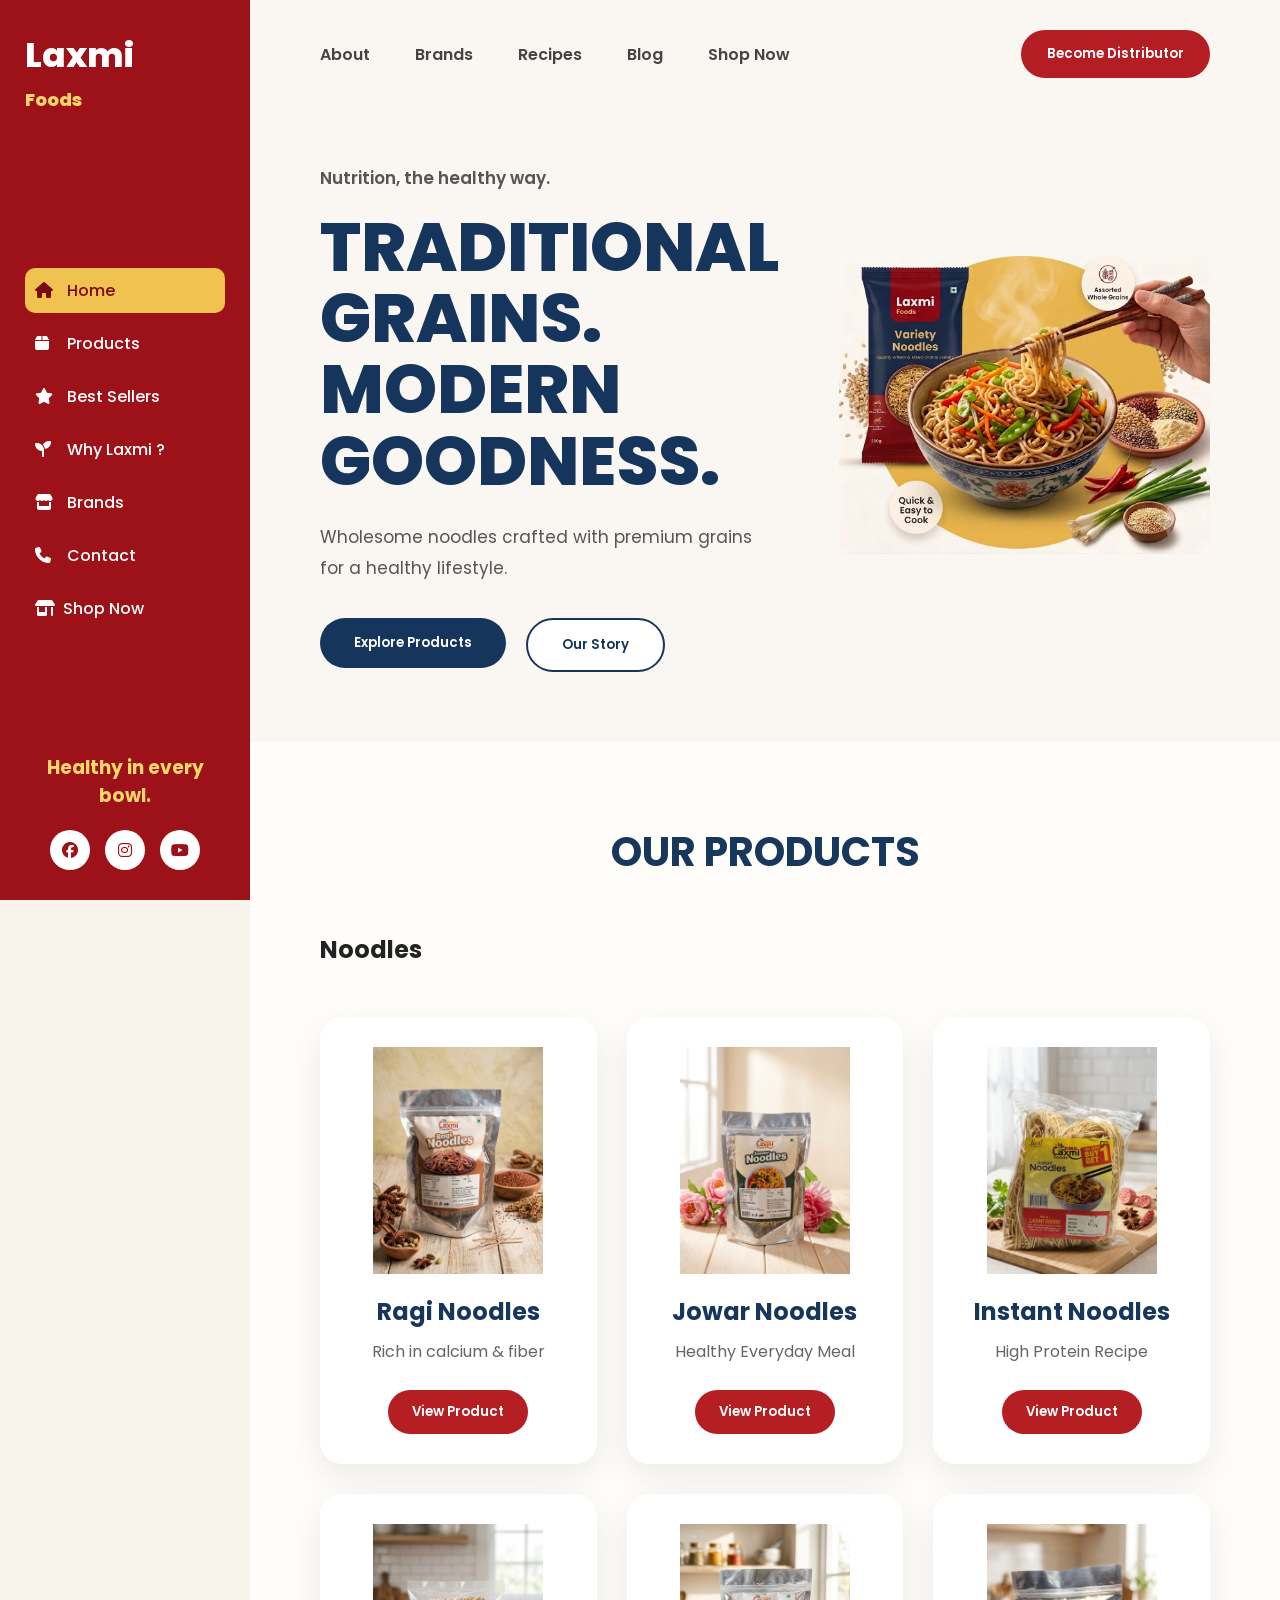
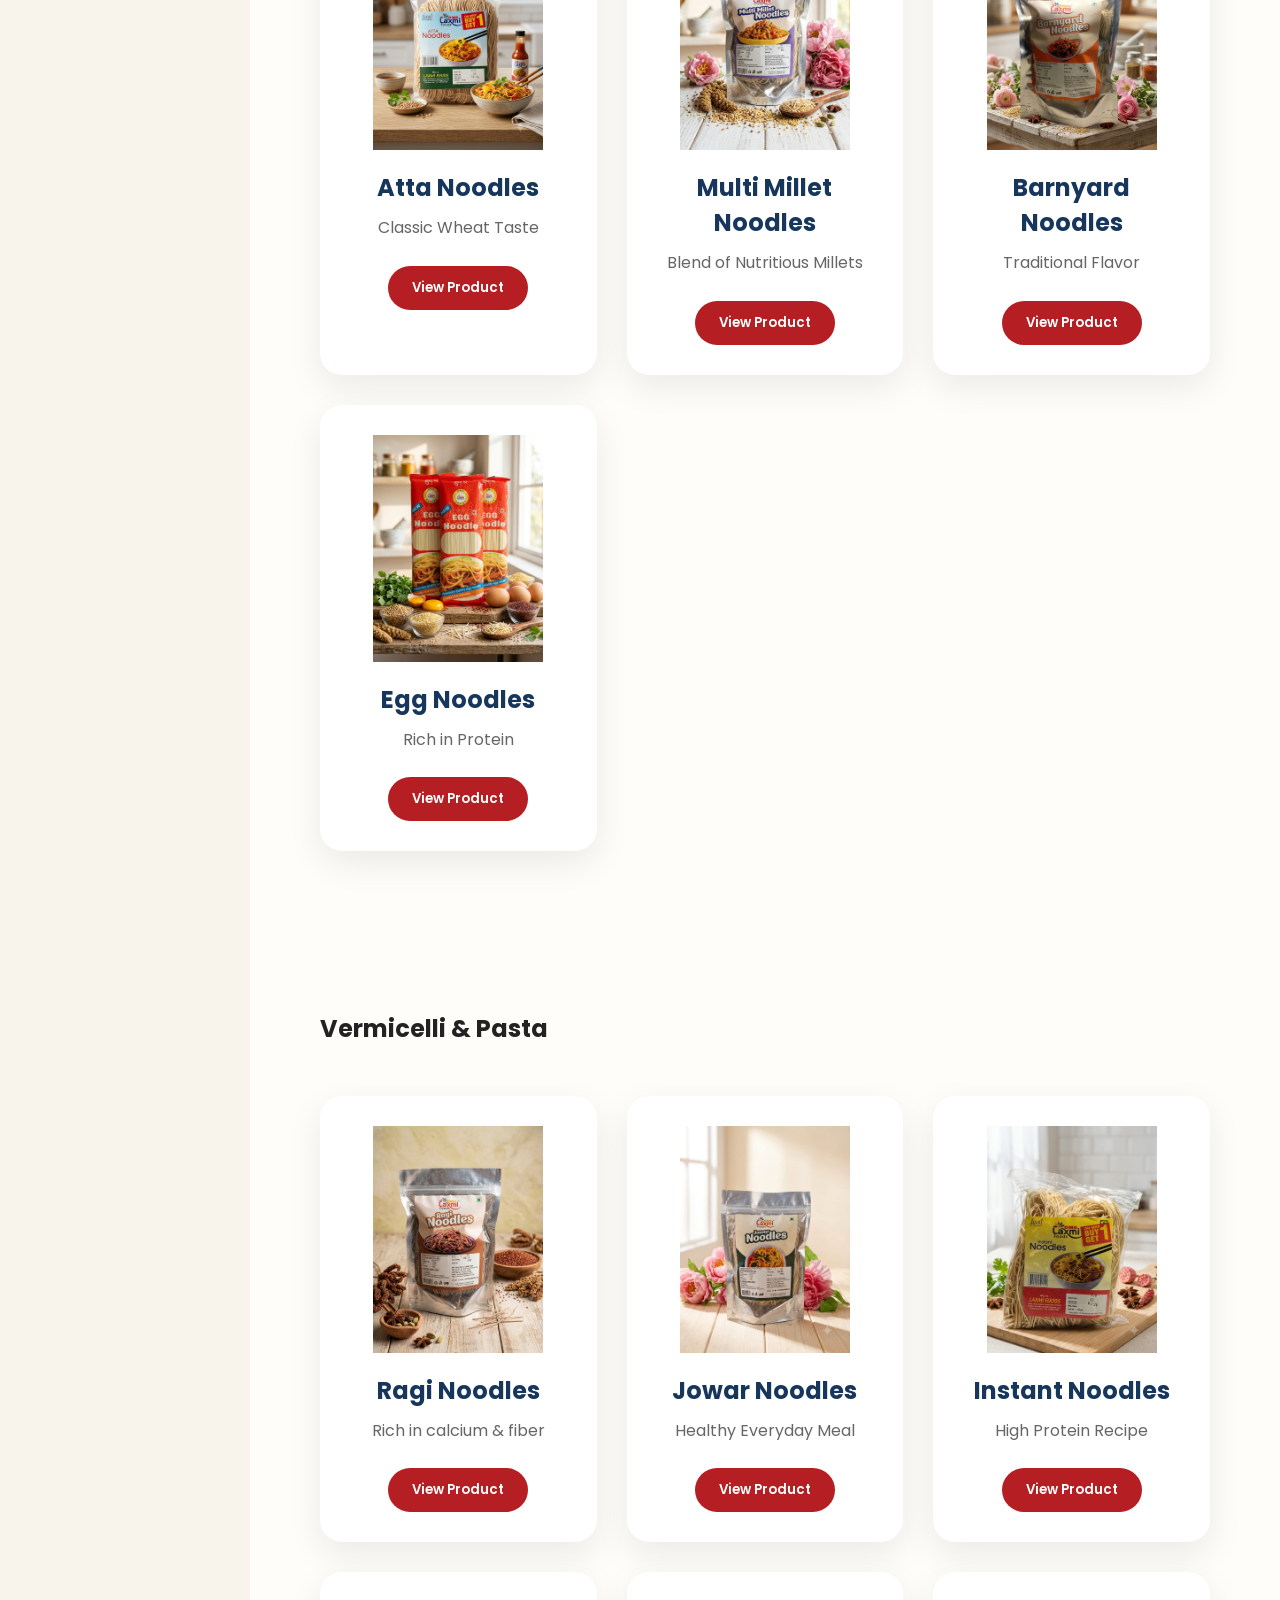
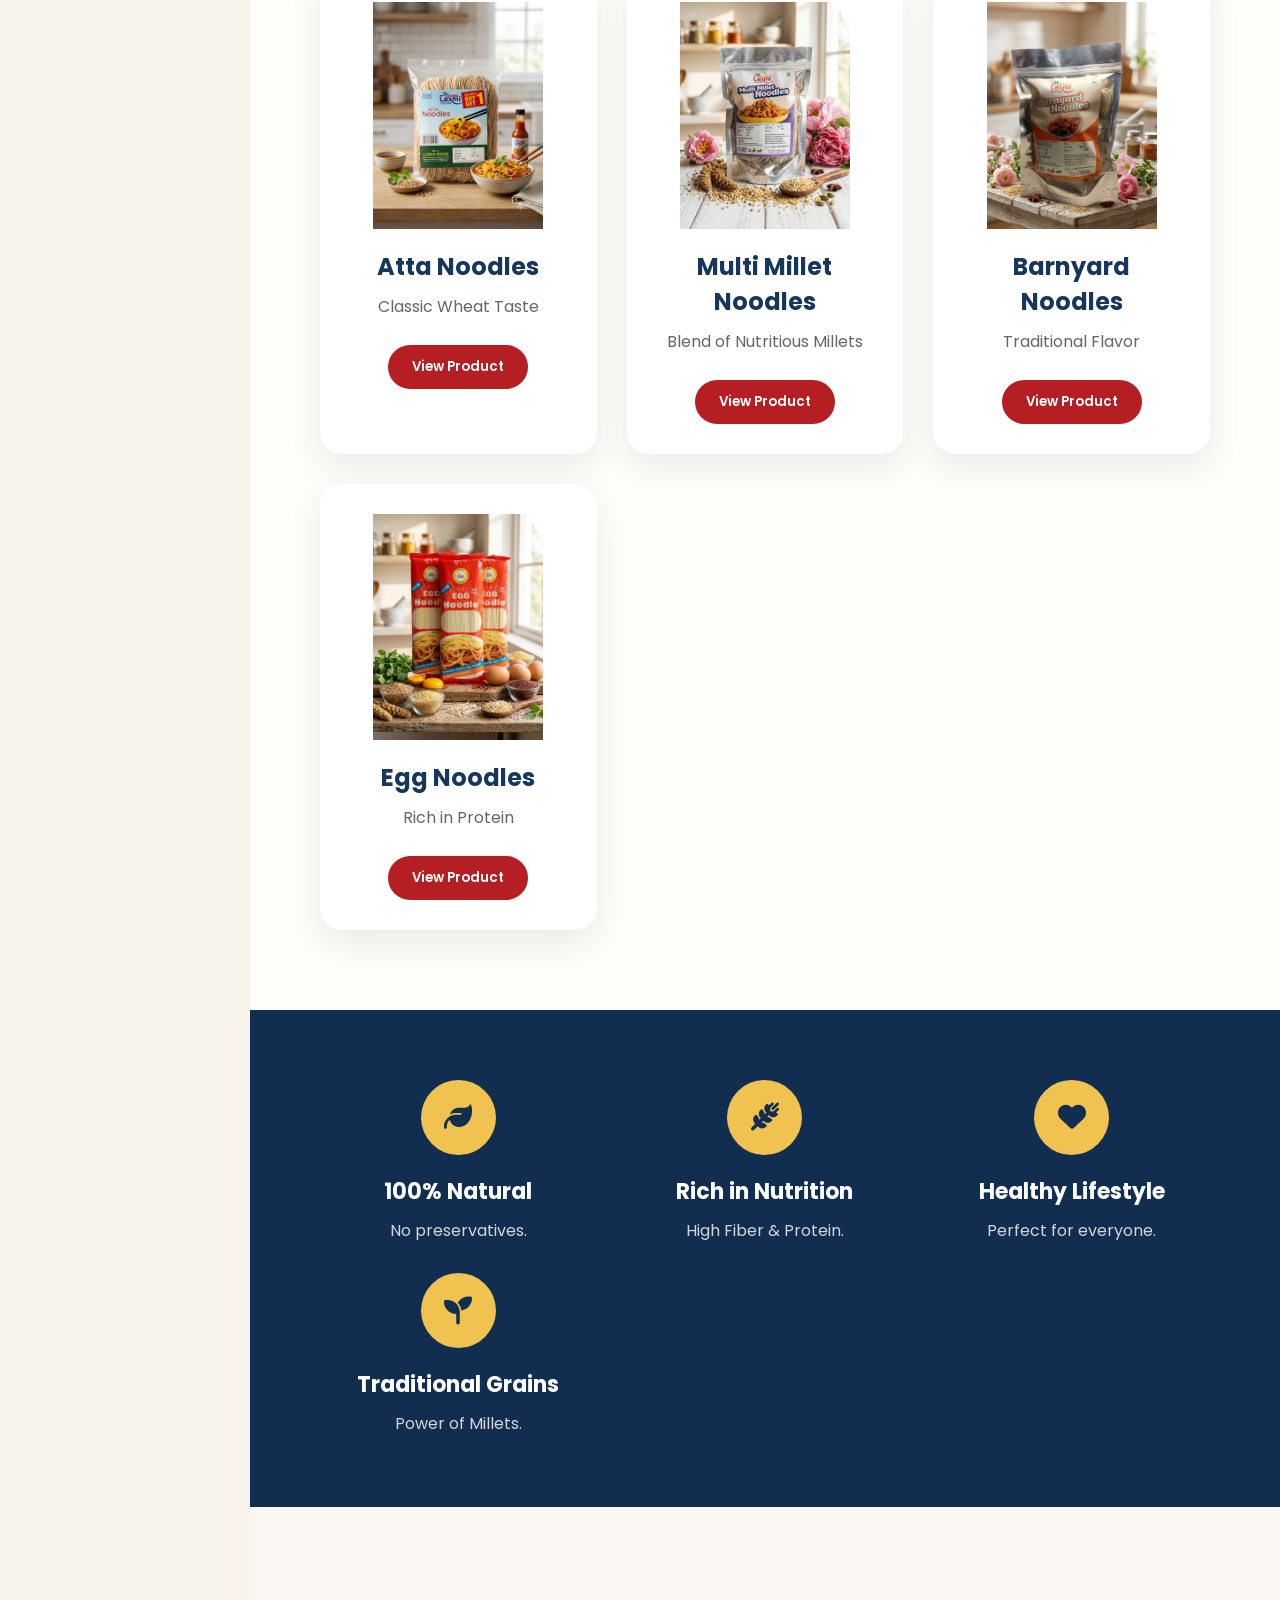
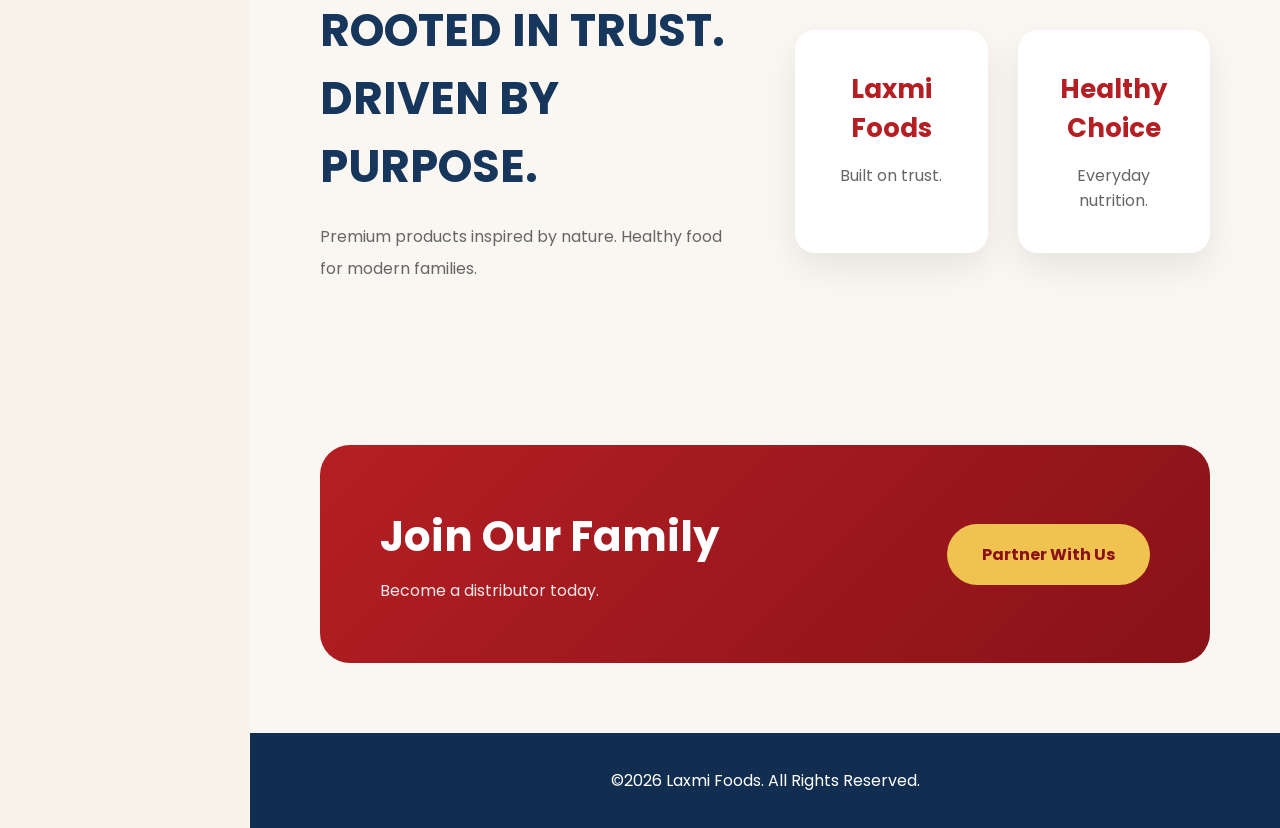
==== index.html @ 5a159791 "Initial upload" ====
<!DOCTYPE html>
<html lang="en">

<head>
    <meta charset="UTF-8">
    <meta name="viewport" content="width=device-width, initial-scale=1.0">
    <title>Laxmi Foods</title>

    <link rel="stylesheet" href="css/style.css">

    <link rel="preconnect" href="https://fonts.googleapis.com">
    <link href="https://fonts.googleapis.com/css2?family=Poppins:wght@300;400;500;600;700;800&display=swap"
        rel="stylesheet">

    <link rel="stylesheet"
        href="https://cdnjs.cloudflare.com/ajax/libs/font-awesome/6.6.0/css/all.min.css">
</head>

<body>

<div class="container">

<!-- SIDEBAR -->

<aside class="sidebar">

<div class="logo">
<h1>Laxmi<span>Foods</span></h1>
</div>

<ul>

<li class="active">
<a href="index.html">
<i class="fa-solid fa-house"></i> Home
</a>
</li>


<li>
<a href="products.html">
<i class="fa-solid fa-box"></i> Products
</a>
</li>


<li>
<a href="products.html">
<i class="fa-solid fa-star"></i> Best Sellers
</a>
</li>


<li>
<a href="about.html">
<i class="fa-solid fa-seedling"></i> Why Laxmi ?
</a>
</li>


<li>
<a href="brands.html">
<i class="fa-solid fa-store"></i> Brands
</a>
</li>


<li>
<a href="contact.html">
<i class="fa-solid fa-phone"></i> Contact
</a>
</li>

<li>
<a href="shop now.html">
<i class="fa-solid fa-shop"></i>Shop Now
</a>
</li>

</ul>

<div class="sidebar-footer">

<h3>Healthy in every bowl.</h3>

<div class="socials">

<a href="https://facebook.com">
<i class="fab fa-facebook"></i>
</a>

<a href="https://instagram.com">
<i class="fab fa-instagram"></i>
</a>

<a href="https://youtube.com">
<i class="fab fa-youtube"></i>
</a>

</div>

</div>

</aside>

<!-- MAIN -->

<div class="main">

<!-- NAVBAR -->

<nav>

<div class="nav-links">

<a href="about.html">About</a>

<a href="brands.html">Brands</a>

<a href="recipes.html">Recipes</a>

<a href="blog.html">Blog</a>

<a href="shop now.html">Shop Now</a>

</div>

<a href="contact.html">
<button>
Become Distributor
</button>
</a>

</nav>

<!-- HERO -->

<section class="hero">

<div class="hero-text">

<p class="tag">Nutrition, the healthy way.</p>

<h1>

TRADITIONAL<br>

GRAINS.<br>

MODERN<br>

GOODNESS.

</h1>

<p>

Wholesome noodles crafted with premium grains for a healthy lifestyle.

</p>

<div class="hero-buttons">

<a href="products.html">
<button class="primary">
Explore Products
</button>
</a>


<a href="about.html">
<button class="secondary">
Our Story
</button>
</a>

</div>

</div>

<div class="hero-image">

<img src="images/intro.jpeg">

</div>

</section>

<!-- PRODUCTS -->

<section class="products">

<h2>OUR PRODUCTS</h2>
<h1>Noodles</h1>
<h2></h2>
<div class="cards">

<div class="card">

<img src="images/ragi noodle.jpeg">

<h3>Ragi Noodles</h3>

<p>Rich in calcium & fiber</p>

<a href="product-details.html">
<button>
View Product
</button>
</a>

</div>

<div class="card">

<img src="images/jowar noodle.jpeg">

<h3>Jowar Noodles</h3>

<p>Healthy Everyday Meal</p>

<a href="product-details.html">
<button>
View Product
</button>
</a>

</div>

<div class="card">

<img src="images/instant noodle.jpeg">

<h3>Instant Noodles</h3>

<p>High Protein Recipe</p>
<a href="product-details.html">
<button>
View Product
</button>
</a>

</div>

<div class="card">

<img src="images/atta noodle.jpeg">

<h3>Atta Noodles</h3>

<p>Classic Wheat Taste</p>

<a href="product-details.html">
<button>
View Product
</button>
</a>

</div>
<div class="card">

<img src="images/multi millet noodle.jpeg">

<h3>Multi Millet Noodles</h3>

<p>Blend of Nutritious Millets</p>

<a href="product-details.html">
<button>
View Product
</button>
</a>

</div>
<div class="card">

<img src="images/barnyard noodles.jpeg">

<h3>Barnyard Noodles</h3>

<p>Traditional Flavor</p>

<a href="product-details.html">
<button>
View Product
</button>
</a>

</div>

<div class="card">

<img src="images/egg noodles.jpeg">

<h3>Egg Noodles</h3>

<p>Rich in Protein</p>

<a href="product-details.html">
<button>
View Product
</button>
</a>

</div>


</div>

</section>

<section class="products">

<h1>Vermicelli & Pasta</h1>
<h2></h2>
<div class="cards">

<div class="card">

<img src="images/ragi noodle.jpeg">

<h3>Ragi Noodles</h3>

<p>Rich in calcium & fiber</p>

<a href="product-details.html">
<button>
View Product
</button>
</a>

</div>

<div class="card">

<img src="images/jowar noodle.jpeg">

<h3>Jowar Noodles</h3>

<p>Healthy Everyday Meal</p>

<a href="product-details.html">
<button>
View Product
</button>
</a>

</div>

<div class="card">

<img src="images/instant noodle.jpeg">

<h3>Instant Noodles</h3>

<p>High Protein Recipe</p>
<a href="product-details.html">
<button>
View Product
</button>
</a>

</div>

<div class="card">

<img src="images/atta noodle.jpeg">

<h3>Atta Noodles</h3>

<p>Classic Wheat Taste</p>

<a href="product-details.html">
<button>
View Product
</button>
</a>

</div>
<div class="card">

<img src="images/multi millet noodle.jpeg">

<h3>Multi Millet Noodles</h3>

<p>Blend of Nutritious Millets</p>

<a href="product-details.html">
<button>
View Product
</button>
</a>

</div>
<div class="card">

<img src="images/barnyard noodles.jpeg">

<h3>Barnyard Noodles</h3>

<p>Traditional Flavor</p>

<a href="product-details.html">
<button>
View Product
</button>
</a>

</div>

<div class="card">

<img src="images/egg noodles.jpeg">

<h3>Egg Noodles</h3>

<p>Rich in Protein</p>

<a href="product-details.html">
<button>
View Product
</button>
</a>

</div>


</div>

</section>

<!-- FEATURES -->

<section class="features">

<div class="feature">

<i class="fa-solid fa-leaf"></i>

<h3>100% Natural</h3>

<p>No preservatives.</p>

</div>

<div class="feature">

<i class="fa-solid fa-wheat-awn"></i>

<h3>Rich in Nutrition</h3>

<p>High Fiber & Protein.</p>

</div>

<div class="feature">

<i class="fa-solid fa-heart"></i>

<h3>Healthy Lifestyle</h3>

<p>Perfect for everyone.</p>

</div>

<div class="feature">

<i class="fa-solid fa-seedling"></i>

<h3>Traditional Grains</h3>

<p>Power of Millets.</p>

</div>

</section>

<!-- BRAND -->

<section class="brands">

<div class="brand-left">

<h2>

ROOTED IN TRUST.<br>

DRIVEN BY PURPOSE.

</h2>

<p>

Premium products inspired by nature.

Healthy food for modern families.

</p>

</div>

<div class="brand-boxes">

<div class="box">

<h3>Laxmi Foods</h3>

<p>Built on trust.</p>

</div>

<div class="box">

<h3>Healthy Choice</h3>

<p>Everyday nutrition.</p>

</div>

</div>

</section>

<!-- CTA -->

<section class="cta">

<div>

<h2>Join Our Family</h2>

<p>

Become a distributor today.

</p>

</div>

<a href="contact.html">
<button>
Partner With Us
</button>
</a>

</section>

<footer>

<p>

©2026 Laxmi Foods. All Rights Reserved.

</p>

</footer>

</div>

</div>

<script src="js/script.js"></script>

</body>

</html>
---- css/style.css ----
/* ===========================
   RESET
=========================== */

*{
    margin:0;
    padding:0;
    box-sizing:border-box;
}

html{
    scroll-behavior:smooth;
}

body{
    font-family:'Poppins',sans-serif;
    background:#f8f4ec;
    color:#222;
    overflow-x:hidden;
}

img{
    max-width:100%;
    display:block;
}

a{
    text-decoration:none;
    color:inherit;
}

button{
    font-family:inherit;
    cursor:pointer;
    border:none;
    transition:.3s;
}

/* ===========================
   LAYOUT
=========================== */

.container{
    display:flex;
    min-height:100vh;
}

.main{
    flex:1;
    margin-left:250px;
    background:#faf7f2;
}

/* ===========================
   SIDEBAR
=========================== */

.sidebar{

    position:fixed;

    left:0;
    top:0;

    width:250px;

    height:100vh;

    background:#9d1218;

    color:#fff;

    display:flex;

    flex-direction:column;

    justify-content:space-between;

    padding:30px 25px;

}

.logo h1{

    font-size:34px;

    font-weight:800;

}

.logo span{

    color:#ffd76a;

    font-size:18px;

    display:block;

    margin-top:5px;

}

.sidebar ul{

    list-style:none;

    margin-top:40px;

}

.sidebar li{

    padding:10px;

    margin-bottom:8px;

    border-radius:10px;

    transition:.3s;

    font-weight:500;

}

.sidebar li i{

    width:28px;

}

.sidebar li:hover{

    background:rgba(255,255,255,.12);

}

.sidebar .active{

    background:#f0c24f;

    color:#7b0b12;

}

.sidebar-footer{

    text-align:center;

}

.sidebar-footer h3{

    color:#ffd76a;

    margin-bottom:20px;

    line-height:1.5;

}

.socials{

    display:flex;

    justify-content:center;

    gap:15px;

}

.socials i{

    width:40px;

    height:40px;

    background:white;

    color:#9d1218;

    border-radius:50%;

    display:flex;

    justify-content:center;

    align-items:center;

    transition:.3s;

}

.socials i:hover{

    transform:translateY(-5px);

}

/* ===========================
   NAVBAR
=========================== */

nav{

    display:flex;

    justify-content:space-between;

    align-items:center;

    padding:30px 70px;

}

.nav-links{

    display:flex;

    gap:45px;

}

.nav-links a{

    font-weight:600;

    color:#444;

    transition:.3s;

}

.nav-links a:hover{

    color:#b41d23;

}

nav button{

    background:#b41d23;

    color:white;

    padding:14px 26px;

    border-radius:30px;

    font-weight:600;

}

nav button:hover{

    background:#91151b;

}

/* ===========================
   HERO
=========================== */

.hero{

    display:flex;

    justify-content:space-between;

    align-items:center;

    padding:30px 70px 70px;

    gap:60px;

}

.hero-text{

    flex:1;

}

.tag{

    color:#4e8c2f;

    font-weight:600;

    margin-bottom:18px;

}

.hero h1{

    font-size:68px;

    line-height:1.05;

    font-weight:800;

    color:#15355c;

}

.hero h1 span{

    color:#b51f24;

}

.hero p{

    margin-top:25px;

    color:#555;

    font-size:17px;

    max-width:520px;

    line-height:1.8;

}

.hero-buttons{

    display:flex;

    gap:20px;

    margin-top:35px;

}

.primary{

    background:#15355c;

    color:white;

    padding:15px 34px;

    border-radius:35px;

    font-weight:600;

}

.primary:hover{

    transform:translateY(-4px);

}

.secondary{

    background:white;

    color:#15355c;

    border:2px solid #15355c;

    padding:15px 34px;

    border-radius:35px;

    font-weight:600;

}

.secondary:hover{

    background:#15355c;

    color:white;

}

.hero-image{

    flex:1;

    display:flex;

    justify-content:center;

}

.hero-image img{

    width:100%;

    max-width:600px;

    animation:float 5s ease-in-out infinite;

}

/* ===========================
   FLOAT ANIMATION
=========================== */

@keyframes float{

    0%{

        transform:translateY(0px);

    }

    50%{

        transform:translateY(-12px);

    }

    100%{

        transform:translateY(0px);

    }

}/* ==========================================
   PRODUCTS SECTION
========================================== */

.products{
    padding:80px 70px;
    background:#fffdf9;
}

.products h2{
    text-align:center;
    font-size:40px;
    color:#18375d;
    margin-bottom:50px;
    font-weight:700;
}

.cards{
    display:grid;
    grid-template-columns:repeat(auto-fit,minmax(240px,1fr));
    gap:30px;
}

.card{
    background:#fff;
    border-radius:22px;
    padding:30px;
    text-align:center;
    box-shadow:0 12px 35px rgba(0,0,0,.08);
    transition:.35s;
}

.card:hover{
    transform:translateY(-10px);
    box-shadow:0 20px 45px rgba(0,0,0,.12);
}

.card img{
    width:170px;
    margin:auto;
    margin-bottom:20px;
}

.card h3{
    color:#17365b;
    font-size:24px;
    margin-bottom:10px;
}

.card p{
    color:#666;
    margin-bottom:25px;
    line-height:1.6;
}

.card button{

    background:#b51f24;
    color:white;
    padding:12px 24px;
    border-radius:30px;
    font-weight:600;
}

.card button:hover{

    background:#17365b;

}


/* ==========================================
   FEATURES
========================================== */

.features{

    background:#112d50;

    color:white;

    display:grid;

    grid-template-columns:repeat(auto-fit,minmax(220px,1fr));

    gap:30px;

    padding:70px;

}

.feature{

    text-align:center;

}

.feature i{

    width:75px;

    height:75px;

    border-radius:50%;

    background:#f0c24f;

    color:#112d50;

    display:flex;

    justify-content:center;

    align-items:center;

    font-size:28px;

    margin:auto;

    margin-bottom:20px;

}

.feature h3{

    margin-bottom:10px;

    font-size:22px;

}

.feature p{

    color:#d6d6d6;

    line-height:1.6;

}


/* ==========================================
   BRANDS
========================================== */

.brands{

    padding:90px 70px;

    display:flex;

    justify-content:space-between;

    align-items:center;

    gap:60px;

}

.brand-left{

    flex:1;

}

.brand-left h2{

    color:#17365b;

    font-size:45px;

    margin-bottom:20px;

}

.brand-left p{

    color:#666;

    line-height:2;

}

.brand-boxes{

    flex:1;

    display:flex;

    gap:30px;

}

.box{

    flex:1;

    background:white;

    border-radius:20px;

    padding:40px;

    text-align:center;

    box-shadow:0 15px 35px rgba(0,0,0,.08);

    transition:.3s;

}

.box:hover{

    transform:translateY(-8px);

}

.box h3{

    color:#b51f24;

    margin-bottom:15px;

    font-size:26px;

}

.box p{

    color:#666;

}


/* ==========================================
   CTA
========================================== */

.cta{

    background:linear-gradient(135deg,#b51f24,#871217);

    color:white;

    margin:70px;

    padding:60px;

    border-radius:30px;

    display:flex;

    justify-content:space-between;

    align-items:center;

}

.cta h2{

    font-size:42px;

    margin-bottom:10px;

}

.cta p{

    opacity:.9;

}

.cta button{

    background:#f0c24f;

    color:#8b1118;

    padding:18px 35px;

    border-radius:40px;

    font-weight:700;

    font-size:16px;

}

.cta button:hover{

    transform:scale(1.05);

}


/* ==========================================
   FOOTER
========================================== */

footer{

    background:#112d50;

    color:white;

    text-align:center;

    padding:35px;

    margin-top:60px;

}


/* ==========================================
   RESPONSIVE
========================================== */

@media(max-width:1100px){

.sidebar{

    width:220px;

}

.main{

    margin-left:220px;

}

.hero{

    flex-direction:column;

    text-align:center;

}

.hero p{

    margin:auto;

    margin-top:20px;

}

.hero-buttons{

    justify-content:center;

}

.brands{

    flex-direction:column;

}

.brand-boxes{

    width:100%;

}

.cta{

    flex-direction:column;

    text-align:center;

    gap:30px;

}

}


@media(max-width:768px){

.sidebar{

    display:none;

}

.main{

    margin-left:0;

}

nav{

    flex-direction:column;

    gap:20px;

    padding:30px;

}

.nav-links{

    flex-wrap:wrap;

    justify-content:center;

    gap:20px;

}

.hero{

    padding:40px 25px;

}

.hero h1{

    font-size:48px;

}

.products{

    padding:60px 25px;

}

.features{

    padding:50px 25px;

}

.brands{

    padding:60px 25px;

}

.brand-boxes{

    flex-direction:column;

}

.cta{

    margin:25px;

    padding:40px 25px;

}

}
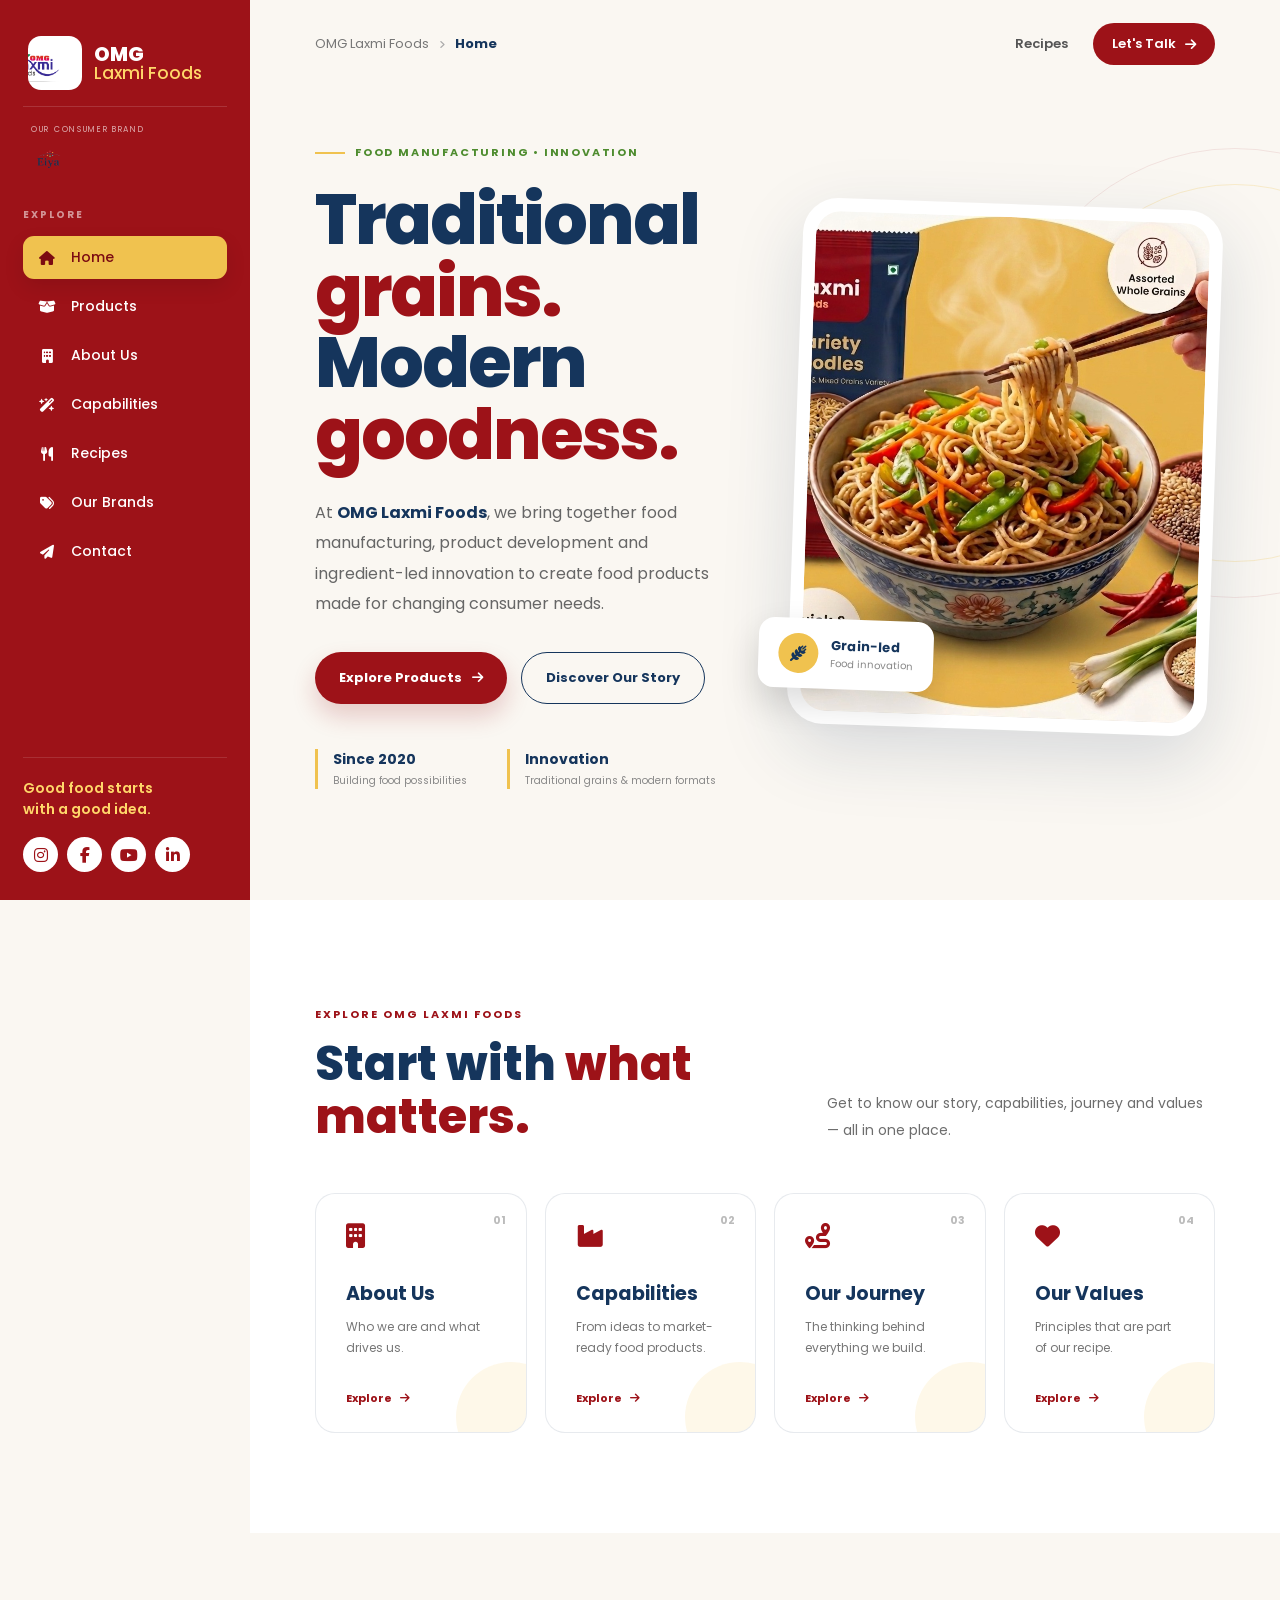
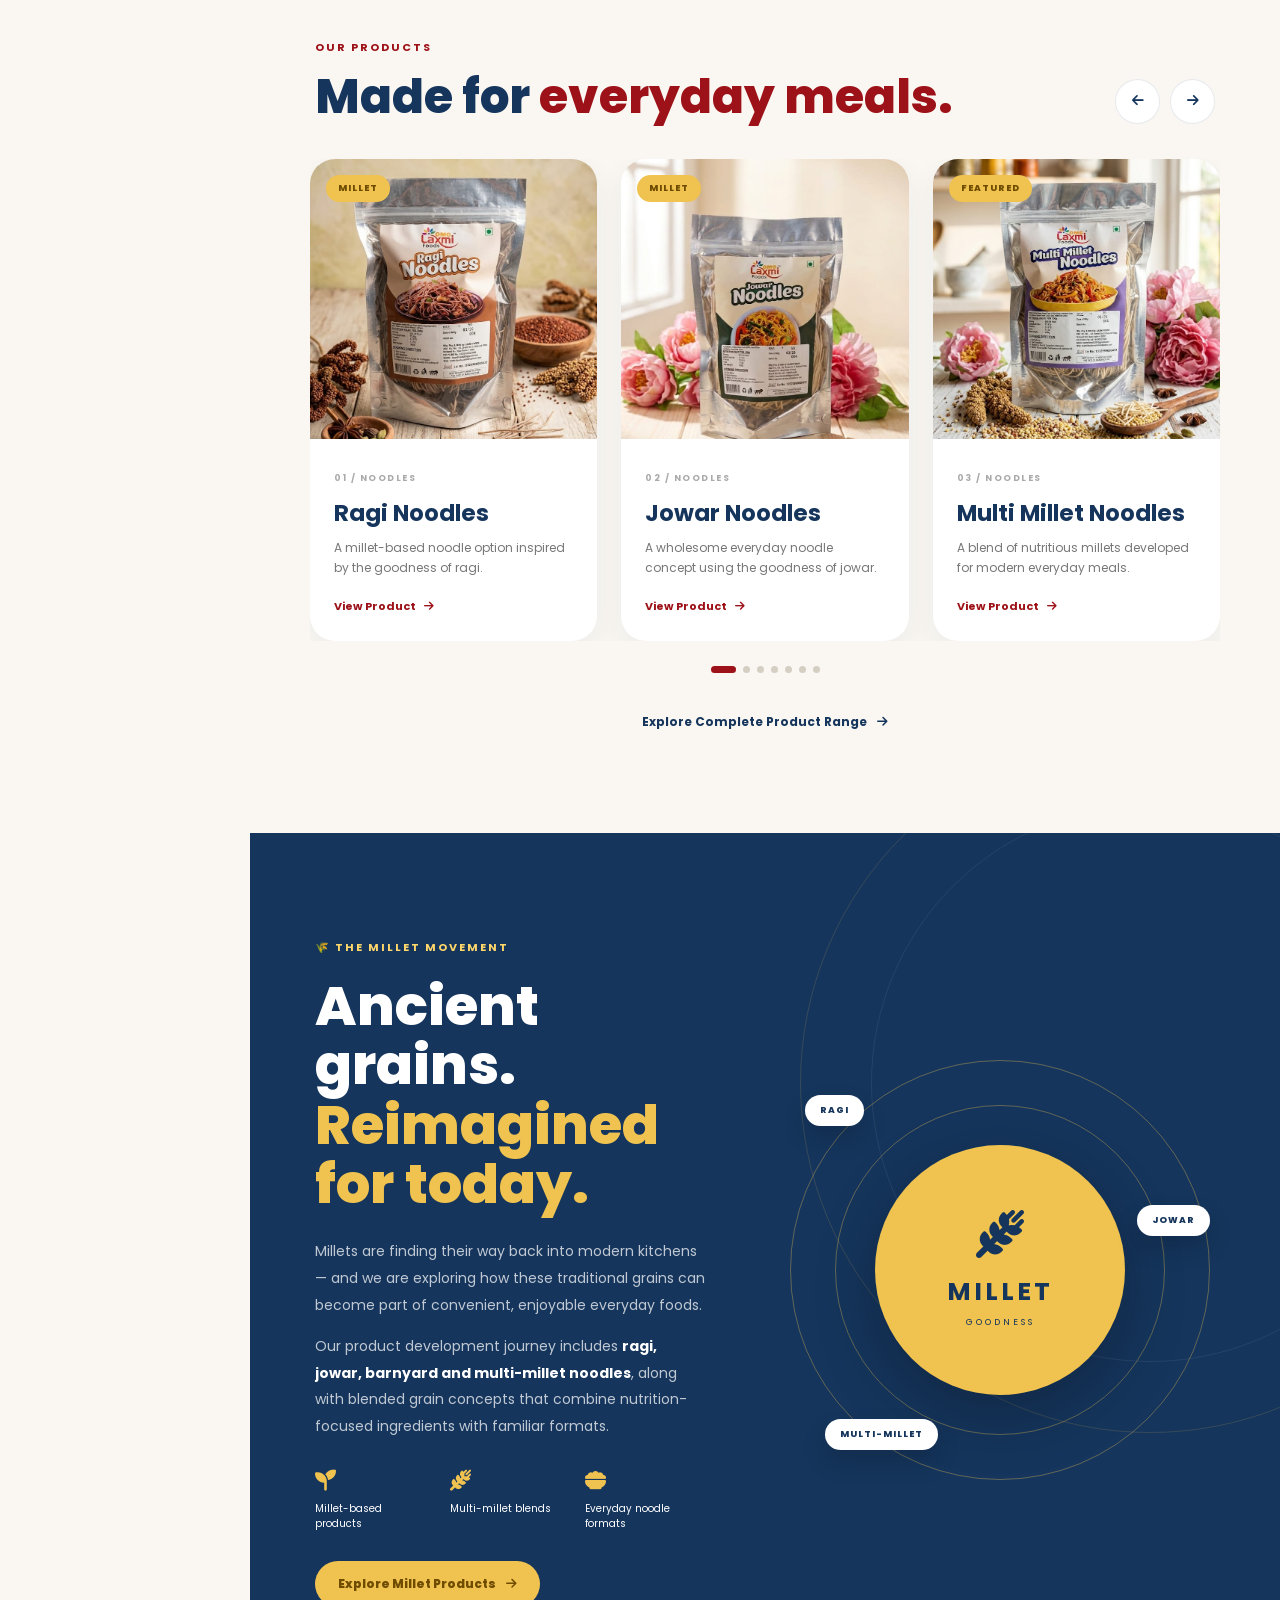
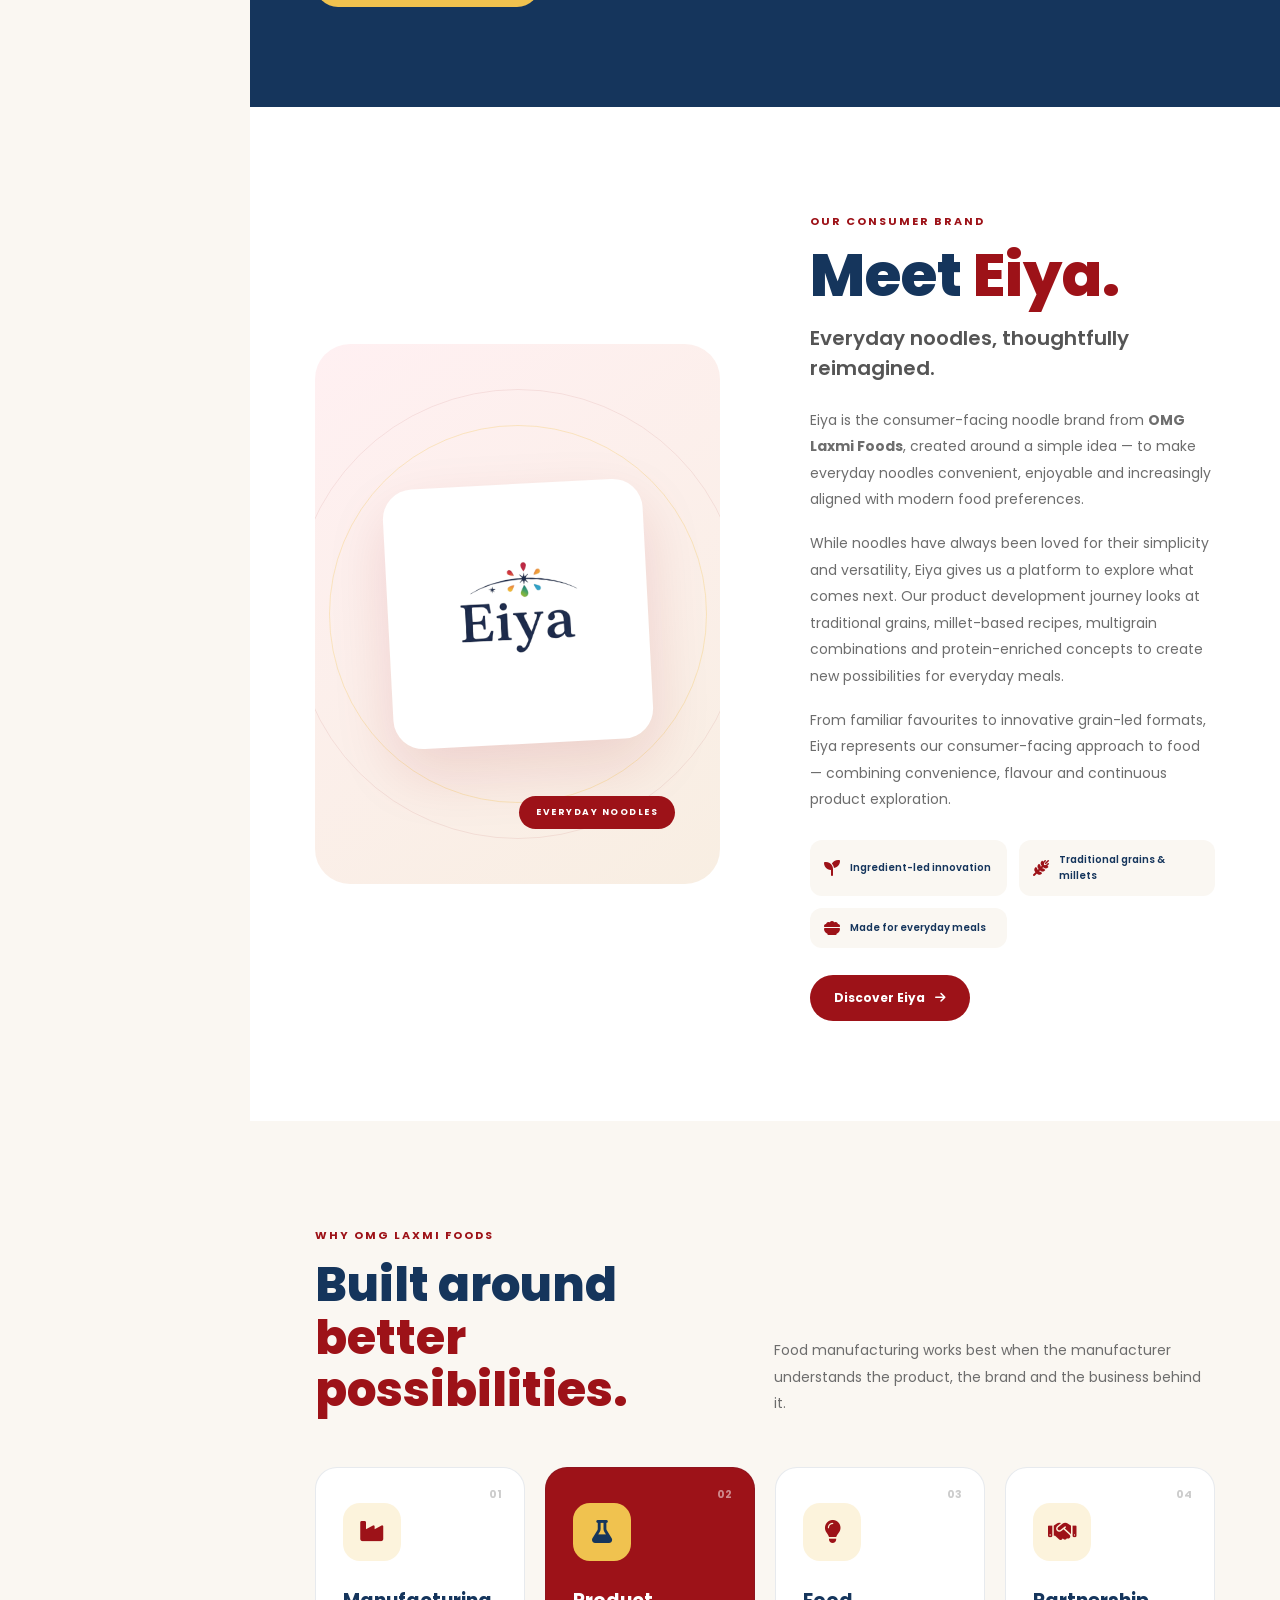
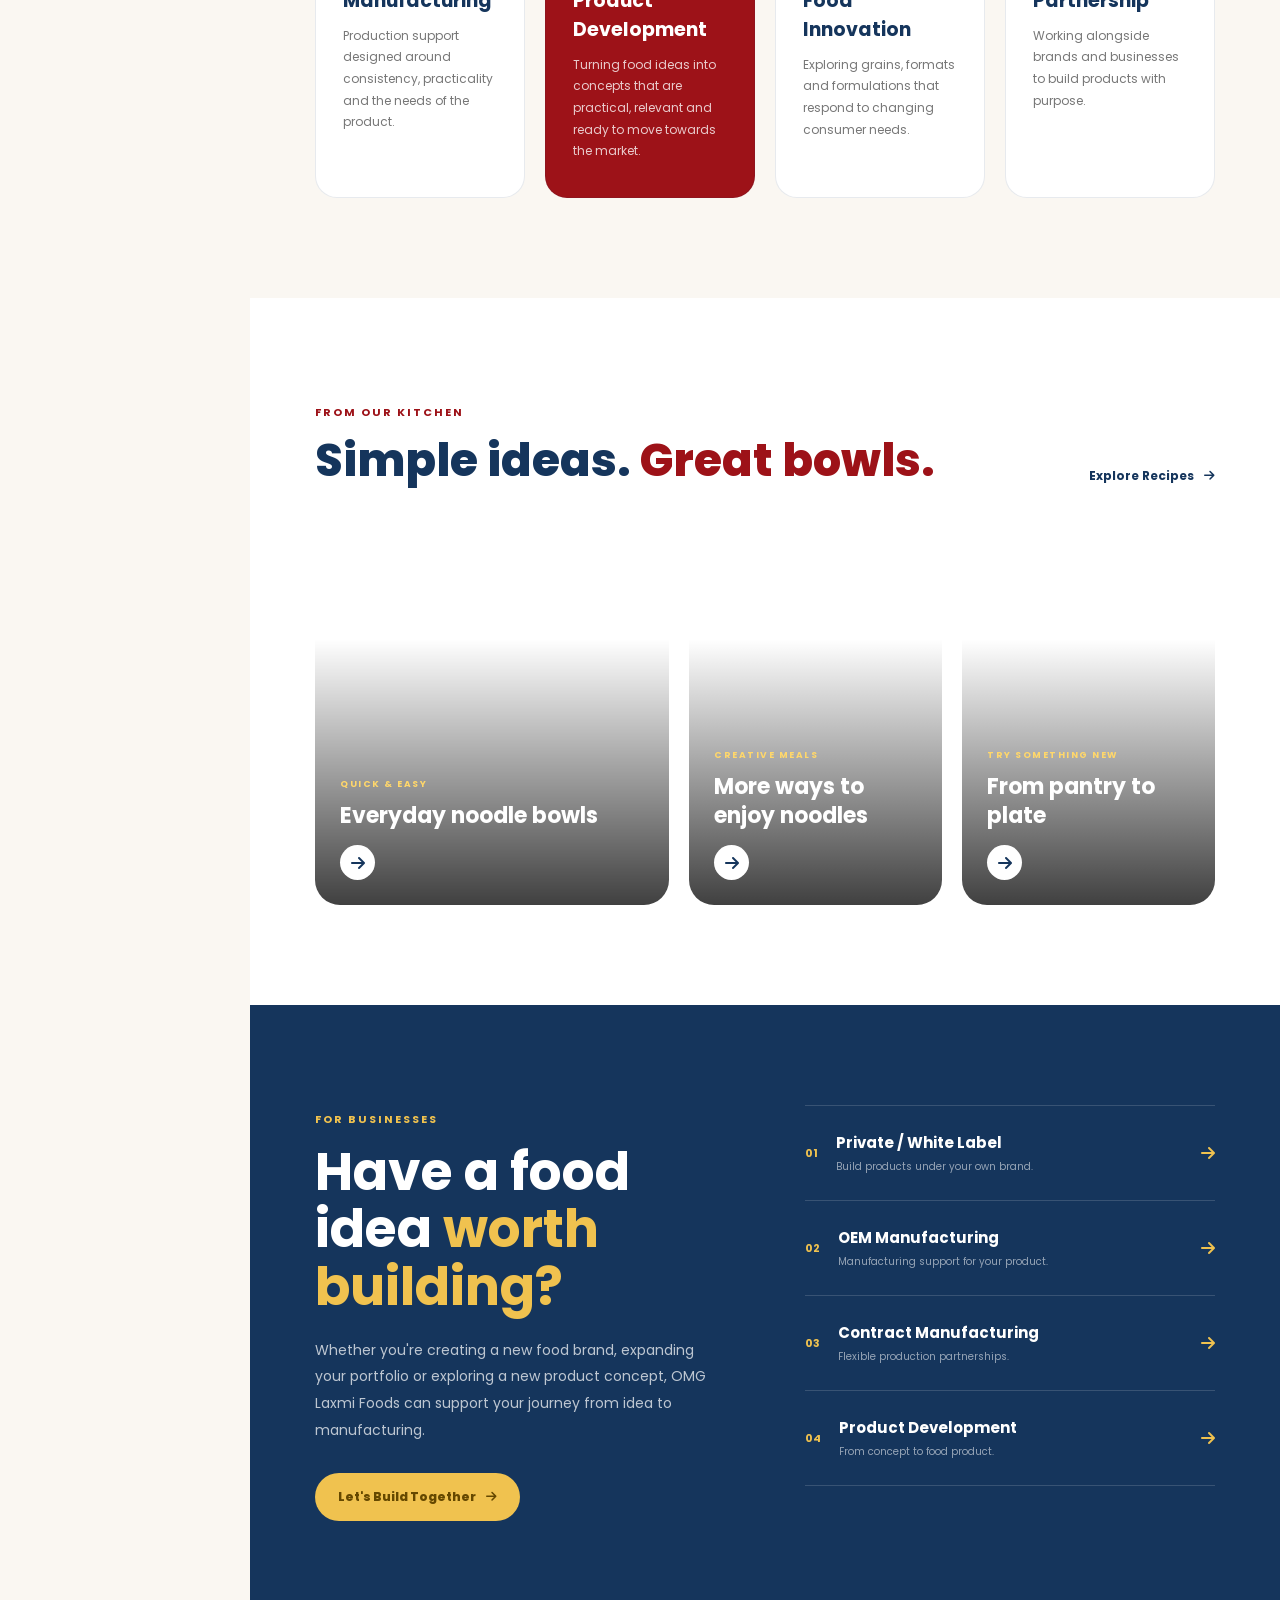
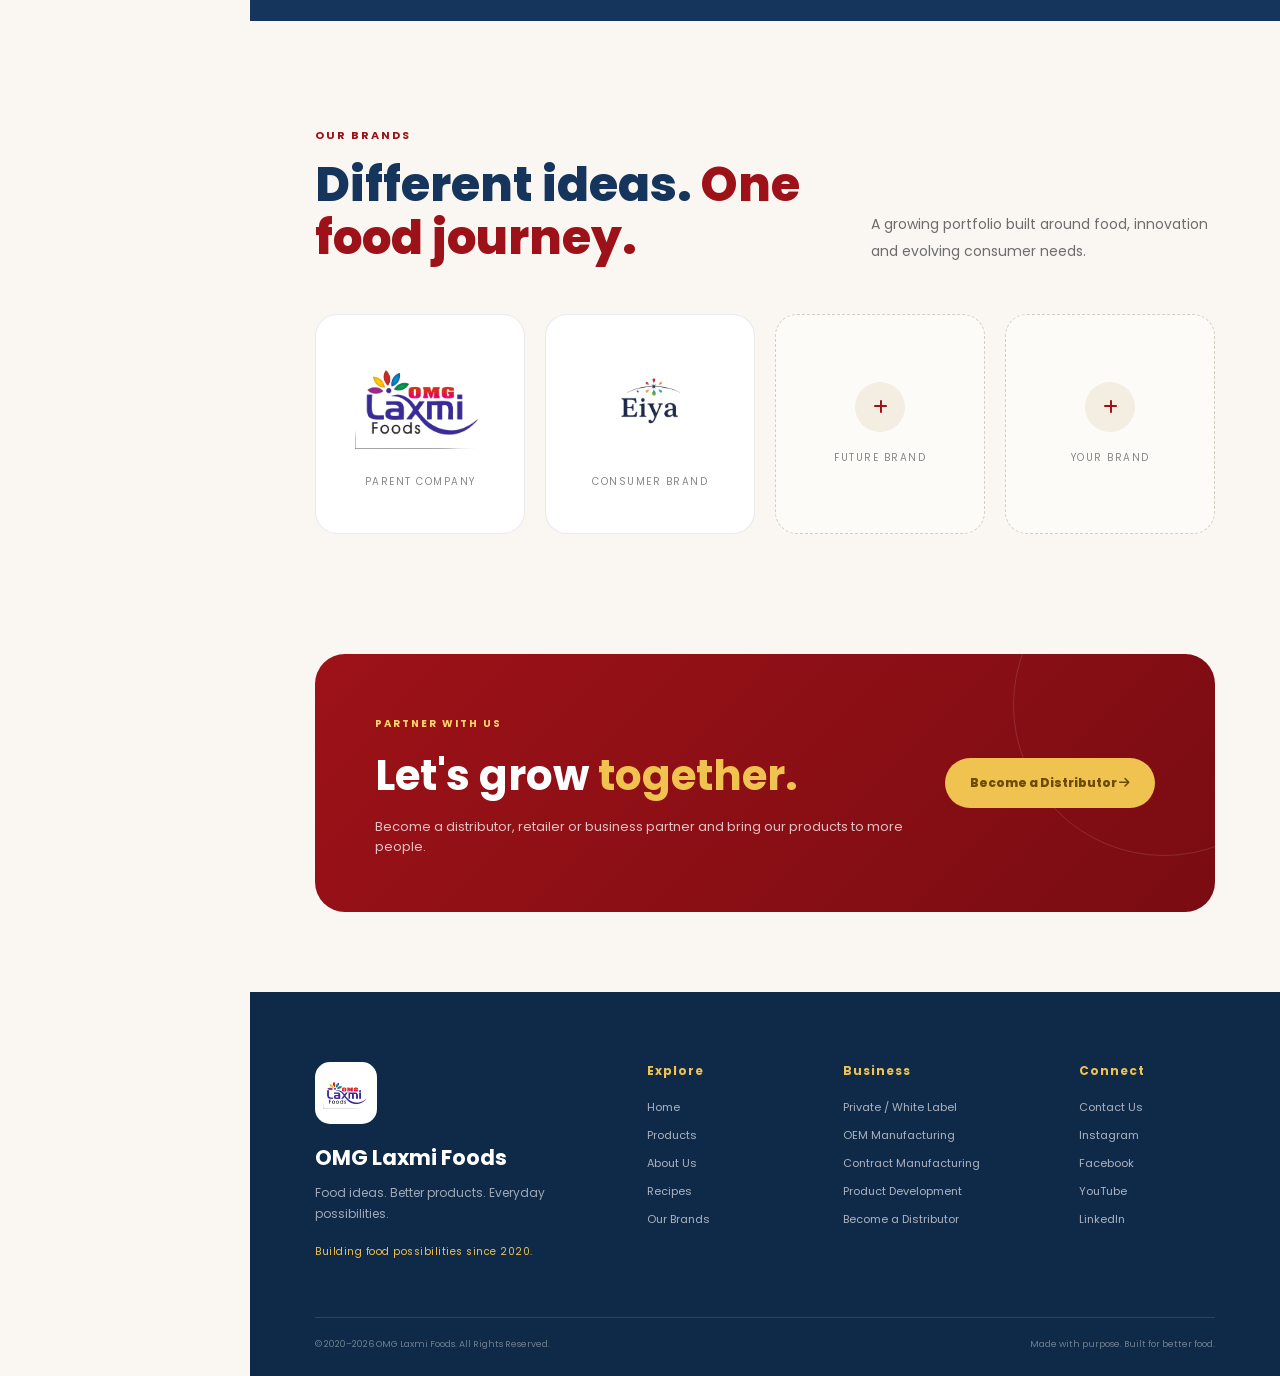
==== commit 3334bcb8: "added some new files and made major change in index and contact and about" ====
--- a/index.html
+++ b/index.html
@@ -4,563 +4,1621 @@
 <head>
     <meta charset="UTF-8">
     <meta name="viewport" content="width=device-width, initial-scale=1.0">
-    <title>Laxmi Foods</title>
-
+
+    <meta name="description"
+        content="OMG Laxmi Foods — food manufacturing, product development, millet-based noodles, private labelling, OEM and innovative food solutions.">
+
+    <title>OMG Laxmi Foods | Food Manufacturing & Innovation</title>
+
+    <!-- Google Fonts -->
+    <link rel="preconnect" href="https://fonts.googleapis.com">
+    <link rel="preconnect" href="https://fonts.gstatic.com" crossorigin>
+
+    <link
+        href="https://fonts.googleapis.com/css2?family=Poppins:wght@400;500;600;700;800&display=swap"
+        rel="stylesheet">
+
+    <!-- Font Awesome -->
+    <link
+        rel="stylesheet"
+        href="https://cdnjs.cloudflare.com/ajax/libs/font-awesome/6.6.0/css/all.min.css">
+
+    <!-- Homepage CSS -->
     <link rel="stylesheet" href="css/style.css">
-
-    <link rel="preconnect" href="https://fonts.googleapis.com">
-    <link href="https://fonts.googleapis.com/css2?family=Poppins:wght@300;400;500;600;700;800&display=swap"
-        rel="stylesheet">
-
-    <link rel="stylesheet"
-        href="https://cdnjs.cloudflare.com/ajax/libs/font-awesome/6.6.0/css/all.min.css">
 </head>
 
+
 <body>
 
-<div class="container">
-
-<!-- SIDEBAR -->
-
-<aside class="sidebar">
-
-<div class="logo">
-<h1>Laxmi<span>Foods</span></h1>
+<div class="page-shell">
+
+    <!-- =====================================================
+         SIDEBAR
+    ====================================================== -->
+
+    <aside class="sidebar" id="sidebar">
+
+        <div class="sidebar-top">
+
+            <!-- MAIN BRAND -->
+            <a href="index.html" class="brand-logo">
+
+                <!-- Replace with your actual LFbg logo -->
+                <div class="lf-logo-wrap">
+                    <img src="images/LFbg.png"
+                         alt="OMG Laxmi Foods Logo"
+                         onerror="this.style.display='none'; this.parentElement.classList.add('logo-fallback');">
+
+                    <span class="fallback-logo">OMG</span>
+                </div>
+
+                <div class="brand-name">
+                    <strong>OMG</strong>
+                    <span>Laxmi Foods</span>
+                </div>
+
+            </a>
+
+
+            <!-- EIYA SMALL BRAND -->
+            <div class="sidebar-eiya">
+
+                <span class="sidebar-eiya-label">OUR CONSUMER BRAND</span>
+
+                <img src="images/eiyaabg.png"
+                     alt="Eiya"
+                     onerror="this.style.display='none';">
+
+            </div>
+
+
+            <div class="sidebar-label">
+                EXPLORE
+            </div>
+
+
+            <ul class="sidebar-nav">
+
+                <li class="active">
+                    <a href="index.html">
+                        <i class="fa-solid fa-house"></i>
+                        <span>Home</span>
+                    </a>
+                </li>
+
+                <li>
+                    <a href="products.html">
+                        <i class="fa-solid fa-box-open"></i>
+                        <span>Products</span>
+                    </a>
+                </li>
+
+                <li>
+                    <a href="about.html#about">
+                        <i class="fa-solid fa-building"></i>
+                        <span>About Us</span>
+                    </a>
+                </li>
+
+                <li>
+                    <a href="about.html#capabilities">
+                        <i class="fa-solid fa-wand-magic-sparkles"></i>
+                        <span>Capabilities</span>
+                    </a>
+                </li>
+
+                <li>
+                    <a href="recipes.html">
+                        <i class="fa-solid fa-utensils"></i>
+                        <span>Recipes</span>
+                    </a>
+                </li>
+
+                <li>
+                    <a href="brands.html">
+                        <i class="fa-solid fa-tags"></i>
+                        <span>Our Brands</span>
+                    </a>
+                </li>
+
+                <li>
+                    <a href="contact.html">
+                        <i class="fa-solid fa-paper-plane"></i>
+                        <span>Contact</span>
+                    </a>
+                </li>
+
+            </ul>
+
+        </div>
+
+
+        <div class="sidebar-bottom">
+
+            <p>
+                Good food starts<br>
+                with a good idea.
+            </p>
+
+            <div class="socials">
+
+                <a href="https://instagram.com"
+                   aria-label="Instagram">
+                    <i class="fa-brands fa-instagram"></i>
+                </a>
+
+                <a href="https://facebook.com"
+                   aria-label="Facebook">
+                    <i class="fa-brands fa-facebook-f"></i>
+                </a>
+
+                <a href="https://youtube.com"
+                   aria-label="YouTube">
+                    <i class="fa-brands fa-youtube"></i>
+                </a>
+
+                <a href="https://linkedin.com"
+                   aria-label="LinkedIn">
+                    <i class="fa-brands fa-linkedin-in"></i>
+                </a>
+
+            </div>
+
+        </div>
+
+    </aside>
+
+
+
+    <!-- =====================================================
+         MOBILE HEADER
+    ====================================================== -->
+
+    <header class="mobile-header">
+
+        <a href="index.html" class="mobile-logo">
+
+            <strong>OMG</strong>
+            Laxmi Foods
+
+        </a>
+
+        <button
+            class="menu-toggle"
+            id="menuToggle"
+            aria-label="Open menu">
+
+            <i class="fa-solid fa-bars"></i>
+
+        </button>
+
+    </header>
+
+
+    <div class="mobile-overlay" id="mobileOverlay"></div>
+
+
+
+    <!-- =====================================================
+         MAIN
+    ====================================================== -->
+
+    <main class="main" id="home">
+
+
+        <!-- =================================================
+             TOP NAVIGATION
+        ================================================== -->
+
+        <nav class="top-nav">
+
+            <div class="breadcrumb">
+
+                <span>OMG Laxmi Foods</span>
+
+                <i class="fa-solid fa-angle-right"></i>
+
+                <strong>Home</strong>
+
+            </div>
+
+
+            <div class="top-actions">
+
+                <a href="recipes.html">
+                    Recipes
+                </a>
+
+                <a href="contact.html" class="nav-cta">
+
+                    Let's Talk
+
+                    <i class="fa-solid fa-arrow-right"></i>
+
+                </a>
+
+            </div>
+
+        </nav>
+
+
+
+        <!-- =================================================
+             HERO
+        ================================================== -->
+
+        <section class="hero">
+
+            <div class="hero-decoration hero-circle"></div>
+
+            <div class="hero-text reveal">
+
+                <div class="eyebrow">
+
+                    <span></span>
+
+                    FOOD MANUFACTURING • INNOVATION
+
+                </div>
+
+
+                <h1>
+
+                    Traditional
+                    <span>grains.</span>
+
+                    <br>
+
+                    Modern
+                    <span>goodness.</span>
+
+                </h1>
+
+
+                <p class="hero-lead">
+
+                    At <strong>OMG Laxmi Foods</strong>, we bring together
+                    food manufacturing, product development and ingredient-led
+                    innovation to create food products made for changing
+                    consumer needs.
+
+                </p>
+
+
+                <div class="hero-buttons">
+
+                    <a href="products.html"
+                       class="btn btn-primary">
+
+                        Explore Products
+
+                        <i class="fa-solid fa-arrow-right"></i>
+
+                    </a>
+
+
+                    <a href="about.html"
+                       class="btn btn-outline">
+
+                        Discover Our Story
+
+                    </a>
+
+                </div>
+
+
+                <div class="hero-mini-stats">
+
+                    <div>
+                        <strong>Since 2020</strong>
+                        <span>Building food possibilities</span>
+                    </div>
+
+                    <div>
+                        <strong>Innovation</strong>
+                        <span>Traditional grains & modern formats</span>
+                    </div>
+
+                </div>
+
+            </div>
+
+
+            <div class="hero-image reveal delay-1">
+
+                <div class="hero-image-frame">
+
+                    <img src="images/intro.jpeg"
+                         alt="OMG Laxmi Foods products">
+
+                    <div class="hero-floating-card">
+
+                        <i class="fa-solid fa-wheat-awn"></i>
+
+                        <div>
+                            <strong>Grain-led</strong>
+                            <span>Food innovation</span>
+                        </div>
+
+                    </div>
+
+                </div>
+
+            </div>
+
+        </section>
+
+
+
+        <!-- =================================================
+             QUICK NAVIGATION
+        ================================================== -->
+
+        <section class="quick-nav section">
+
+            <div class="section-heading reveal">
+
+                <div>
+
+                    <span class="small-label">
+                        EXPLORE OMG LAXMI FOODS
+                    </span>
+
+                    <h2>
+                        Start with
+                        <span>what matters.</span>
+                    </h2>
+
+                </div>
+
+                <p>
+                    Get to know our story, capabilities, journey and
+                    values — all in one place.
+                </p>
+
+            </div>
+
+
+            <div class="quick-grid">
+
+                <a href="about.html#about"
+                   class="quick-card reveal">
+
+                    <span>01</span>
+
+                    <i class="fa-solid fa-building"></i>
+
+                    <h3>About Us</h3>
+
+                    <p>
+                        Who we are and what drives us.
+                    </p>
+
+                    <b>
+                        Explore
+                        <i class="fa-solid fa-arrow-right"></i>
+                    </b>
+
+                </a>
+
+
+                <a href="about.html#capabilities"
+                   class="quick-card reveal delay-1">
+
+                    <span>02</span>
+
+                    <i class="fa-solid fa-industry"></i>
+
+                    <h3>Capabilities</h3>
+
+                    <p>
+                        From ideas to market-ready food products.
+                    </p>
+
+                    <b>
+                        Explore
+                        <i class="fa-solid fa-arrow-right"></i>
+                    </b>
+
+                </a>
+
+
+                <a href="about.html#journey"
+                   class="quick-card reveal delay-2">
+
+                    <span>03</span>
+
+                    <i class="fa-solid fa-route"></i>
+
+                    <h3>Our Journey</h3>
+
+                    <p>
+                        The thinking behind everything we build.
+                    </p>
+
+                    <b>
+                        Explore
+                        <i class="fa-solid fa-arrow-right"></i>
+                    </b>
+
+                </a>
+
+
+                <a href="about.html#values"
+                   class="quick-card reveal delay-3">
+
+                    <span>04</span>
+
+                    <i class="fa-solid fa-heart"></i>
+
+                    <h3>Our Values</h3>
+
+                    <p>
+                        Principles that are part of our recipe.
+                    </p>
+
+                    <b>
+                        Explore
+                        <i class="fa-solid fa-arrow-right"></i>
+                    </b>
+
+                </a>
+
+            </div>
+
+        </section>
+
+
+
+        <!-- =================================================
+             FEATURED PRODUCTS
+        ================================================== -->
+
+        <section class="products-section section"
+                 id="products">
+
+            <div class="section-heading products-heading reveal">
+
+                <div>
+
+                    <span class="small-label">
+                        OUR PRODUCTS
+                    </span>
+
+                    <h2>
+                        Made for
+                        <span>everyday meals.</span>
+                    </h2>
+
+                </div>
+
+                <div class="slider-controls">
+
+                    <button class="slider-btn product-prev">
+                        <i class="fa-solid fa-arrow-left"></i>
+                    </button>
+
+                    <button class="slider-btn product-next">
+                        <i class="fa-solid fa-arrow-right"></i>
+                    </button>
+
+                </div>
+
+            </div>
+
+
+            <div class="product-slider-wrapper">
+
+                <div class="product-track" id="productTrack">
+
+
+                    <article class="product-slide">
+
+                        <div class="product-image">
+
+                            <img src="images/ragi noodle.jpeg"
+                                 alt="Ragi Noodles">
+
+                            <span class="product-tag">
+                                MILLET
+                            </span>
+
+                        </div>
+
+                        <div class="product-info">
+
+                            <span>01 / NOODLES</span>
+
+                            <h3>Ragi Noodles</h3>
+
+                            <p>
+                                A millet-based noodle option inspired
+                                by the goodness of ragi.
+                            </p>
+
+                            <a href="product-details.html">
+                                View Product
+                                <i class="fa-solid fa-arrow-right"></i>
+                            </a>
+
+                        </div>
+
+                    </article>
+
+
+                    <article class="product-slide">
+
+                        <div class="product-image">
+
+                            <img src="images/jowar noodle.jpeg"
+                                 alt="Jowar Noodles">
+
+                            <span class="product-tag">
+                                MILLET
+                            </span>
+
+                        </div>
+
+                        <div class="product-info">
+
+                            <span>02 / NOODLES</span>
+
+                            <h3>Jowar Noodles</h3>
+
+                            <p>
+                                A wholesome everyday noodle concept
+                                using the goodness of jowar.
+                            </p>
+
+                            <a href="product-details.html">
+                                View Product
+                                <i class="fa-solid fa-arrow-right"></i>
+                            </a>
+
+                        </div>
+
+                    </article>
+
+
+                    <article class="product-slide">
+
+                        <div class="product-image">
+
+                            <img src="images/multi millet noodle.jpeg"
+                                 alt="Multi Millet Noodles">
+
+                            <span class="product-tag">
+                                FEATURED
+                            </span>
+
+                        </div>
+
+                        <div class="product-info">
+
+                            <span>03 / NOODLES</span>
+
+                            <h3>Multi Millet Noodles</h3>
+
+                            <p>
+                                A blend of nutritious millets developed
+                                for modern everyday meals.
+                            </p>
+
+                            <a href="product-details.html">
+                                View Product
+                                <i class="fa-solid fa-arrow-right"></i>
+                            </a>
+
+                        </div>
+
+                    </article>
+
+
+                    <article class="product-slide">
+
+                        <div class="product-image">
+
+                            <img src="images/atta noodle.jpeg"
+                                 alt="Atta Noodles">
+
+                        </div>
+
+                        <div class="product-info">
+
+                            <span>04 / NOODLES</span>
+
+                            <h3>Atta Noodles</h3>
+
+                            <p>
+                                Familiar wheat goodness in a
+                                convenient noodle format.
+                            </p>
+
+                            <a href="product-details.html">
+                                View Product
+                                <i class="fa-solid fa-arrow-right"></i>
+                            </a>
+
+                        </div>
+
+                    </article>
+
+
+                    <article class="product-slide">
+
+                        <div class="product-image">
+
+                            <img src="images/egg noodles.jpeg"
+                                 alt="Egg Noodles">
+
+                            <span class="product-tag">
+                                PROTEIN
+                            </span>
+
+                        </div>
+
+                        <div class="product-info">
+
+                            <span>05 / NOODLES</span>
+
+                            <h3>Egg Noodles</h3>
+
+                            <p>
+                                A protein-focused noodle option
+                                for versatile meals.
+                            </p>
+
+                            <a href="product-details.html">
+                                View Product
+                                <i class="fa-solid fa-arrow-right"></i>
+                            </a>
+
+                        </div>
+
+                    </article>
+
+
+                    <article class="product-slide">
+
+                        <div class="product-image">
+
+                            <img src="images/barnyard noodles.jpeg"
+                                 alt="Barnyard Noodles">
+
+                            <span class="product-tag">
+                                MILLET
+                            </span>
+
+                        </div>
+
+                        <div class="product-info">
+
+                            <span>06 / NOODLES</span>
+
+                            <h3>Barnyard Noodles</h3>
+
+                            <p>
+                                Traditional grain inspiration
+                                in a modern noodle format.
+                            </p>
+
+                            <a href="product-details.html">
+                                View Product
+                                <i class="fa-solid fa-arrow-right"></i>
+                            </a>
+
+                        </div>
+
+                    </article>
+
+
+                    <article class="product-slide">
+
+                        <div class="product-image">
+
+                            <img src="images/instant noodle.jpeg"
+                                 alt="Instant Noodles">
+
+                        </div>
+
+                        <div class="product-info">
+
+                            <span>07 / NOODLES</span>
+
+                            <h3>Instant Noodles</h3>
+
+                            <p>
+                                Convenient noodles created for
+                                quick everyday meals.
+                            </p>
+
+                            <a href="product-details.html">
+                                View Product
+                                <i class="fa-solid fa-arrow-right"></i>
+                            </a>
+
+                        </div>
+
+                    </article>
+
+                </div>
+
+            </div>
+
+
+            <div class="slider-dots" id="sliderDots"></div>
+
+
+            <div class="center-link">
+
+                <a href="products.html" class="text-link">
+
+                    Explore Complete Product Range
+
+                    <i class="fa-solid fa-arrow-right"></i>
+
+                </a>
+
+            </div>
+
+        </section>
+
+
+
+        <!-- =================================================
+             MILLET SECTION
+        ================================================== -->
+
+        <section class="millet-section section">
+
+            <div class="millet-background"></div>
+
+            <div class="millet-content reveal">
+
+                <span class="millet-label">
+
+                    🌾 THE MILLET MOVEMENT
+
+                </span>
+
+
+                <h2>
+
+                    Ancient grains.
+                    <br>
+
+                    <span>Reimagined for today.</span>
+
+                </h2>
+
+
+                <p>
+
+                    Millets are finding their way back into modern
+                    kitchens — and we are exploring how these
+                    traditional grains can become part of convenient,
+                    enjoyable everyday foods.
+
+                </p>
+
+
+                <p>
+
+                    Our product development journey includes
+                    <strong>ragi, jowar, barnyard and multi-millet
+                    noodles</strong>, along with blended grain concepts
+                    that combine nutrition-focused ingredients with
+                    familiar formats.
+
+                </p>
+
+
+                <div class="millet-points">
+
+                    <div>
+
+                        <i class="fa-solid fa-seedling"></i>
+
+                        <span>
+                            Millet-based products
+                        </span>
+
+                    </div>
+
+                    <div>
+
+                        <i class="fa-solid fa-wheat-awn"></i>
+
+                        <span>
+                            Multi-millet blends
+                        </span>
+
+                    </div>
+
+                    <div>
+
+                        <i class="fa-solid fa-bowl-food"></i>
+
+                        <span>
+                            Everyday noodle formats
+                        </span>
+
+                    </div>
+
+                </div>
+
+
+                <a href="products.html"
+                   class="millet-btn">
+
+                    Explore Millet Products
+
+                    <i class="fa-solid fa-arrow-right"></i>
+
+                </a>
+
+            </div>
+
+
+            <div class="millet-visual reveal delay-1">
+
+                <div class="millet-orbit orbit-a"></div>
+                <div class="millet-orbit orbit-b"></div>
+
+                <div class="millet-circle">
+
+                    <i class="fa-solid fa-wheat-awn"></i>
+
+                    <strong>MILLET</strong>
+
+                    <span>
+                        GOODNESS
+                    </span>
+
+                </div>
+
+
+                <div class="millet-floating millet-one">
+                    RAGI
+                </div>
+
+                <div class="millet-floating millet-two">
+                    JOWAR
+                </div>
+
+                <div class="millet-floating millet-three">
+                    MULTI-MILLET
+                </div>
+
+            </div>
+
+        </section>
+
+
+
+        <!-- =================================================
+             EIYA
+        ================================================== -->
+
+        <section class="eiyaa-section section">
+
+            <div class="eiyaa-visual reveal">
+
+                <div class="eiyaa-pattern"></div>
+
+                <div class="eiyaa-logo-card">
+
+                    <!-- Actual Eiya logo -->
+                    <img src="images/eiyaabg.png"
+                         alt="Eiya Logo">
+
+                </div>
+
+
+                <span class="eiyaa-floating">
+                    EVERYDAY NOODLES
+                </span>
+
+            </div>
+
+
+            <div class="eiyaa-content reveal delay-1">
+
+                <span class="small-label">
+                    OUR CONSUMER BRAND
+                </span>
+
+
+                <h2>
+
+                    Meet
+                    <span>Eiya.</span>
+
+                </h2>
+
+
+                <h3>
+                    Everyday noodles,
+                    thoughtfully reimagined.
+                </h3>
+
+
+                <p>
+
+                    Eiya is the consumer-facing noodle brand
+                    from <strong>OMG Laxmi Foods</strong>, created
+                    around a simple idea — to make everyday noodles
+                    convenient, enjoyable and increasingly aligned
+                    with modern food preferences.
+
+                </p>
+
+
+                <p>
+
+                    While noodles have always been loved for their
+                    simplicity and versatility, Eiya gives us a
+                    platform to explore what comes next. Our product
+                    development journey looks at traditional grains,
+                    millet-based recipes, multigrain combinations
+                    and protein-enriched concepts to create new
+                    possibilities for everyday meals.
+
+                </p>
+
+
+                <p>
+
+                    From familiar favourites to innovative grain-led
+                    formats, Eiya represents our consumer-facing
+                    approach to food — combining convenience,
+                    flavour and continuous product exploration.
+
+                </p>
+
+
+                <div class="eiyaa-points">
+
+                    <div>
+
+                        <i class="fa-solid fa-seedling"></i>
+
+                        <span>
+                            Ingredient-led innovation
+                        </span>
+
+                    </div>
+
+                    <div>
+
+                        <i class="fa-solid fa-wheat-awn"></i>
+
+                        <span>
+                            Traditional grains & millets
+                        </span>
+
+                    </div>
+
+                    <div>
+
+                        <i class="fa-solid fa-bowl-food"></i>
+
+                        <span>
+                            Made for everyday meals
+                        </span>
+
+                    </div>
+
+                </div>
+
+
+                <a href="brands.html"
+                   class="eiyaa-btn">
+
+                    Discover Eiya
+
+                    <i class="fa-solid fa-arrow-right"></i>
+
+                </a>
+
+            </div>
+
+        </section>
+
+
+
+        <!-- =================================================
+             WHY US
+        ================================================== -->
+
+        <section class="why-section section">
+
+            <div class="section-heading reveal">
+
+                <div>
+
+                    <span class="small-label">
+                        WHY OMG LAXMI FOODS
+                    </span>
+
+                    <h2>
+                        Built around
+                        <span>better possibilities.</span>
+                    </h2>
+
+                </div>
+
+                <p>
+
+                    Food manufacturing works best when the
+                    manufacturer understands the product,
+                    the brand and the business behind it.
+
+                </p>
+
+            </div>
+
+
+            <div class="why-grid">
+
+                <article class="why-card reveal">
+
+                    <span>01</span>
+
+                    <i class="fa-solid fa-industry"></i>
+
+                    <h3>
+                        Manufacturing
+                    </h3>
+
+                    <p>
+                        Production support designed around
+                        consistency, practicality and the needs
+                        of the product.
+                    </p>
+
+                </article>
+
+
+                <article class="why-card featured reveal delay-1">
+
+                    <span>02</span>
+
+                    <i class="fa-solid fa-flask"></i>
+
+                    <h3>
+                        Product Development
+                    </h3>
+
+                    <p>
+                        Turning food ideas into concepts that
+                        are practical, relevant and ready to
+                        move towards the market.
+                    </p>
+
+                </article>
+
+
+                <article class="why-card reveal delay-2">
+
+                    <span>03</span>
+
+                    <i class="fa-solid fa-lightbulb"></i>
+
+                    <h3>
+                        Food Innovation
+                    </h3>
+
+                    <p>
+                        Exploring grains, formats and formulations
+                        that respond to changing consumer needs.
+                    </p>
+
+                </article>
+
+
+                <article class="why-card reveal delay-3">
+
+                    <span>04</span>
+
+                    <i class="fa-solid fa-handshake"></i>
+
+                    <h3>
+                        Partnership
+                    </h3>
+
+                    <p>
+                        Working alongside brands and businesses
+                        to build products with purpose.
+                    </p>
+
+                </article>
+
+            </div>
+
+        </section>
+
+
+
+        <!-- =================================================
+             RECIPES
+        ================================================== -->
+
+        <section class="recipes-preview section">
+
+            <div class="recipe-heading reveal">
+
+                <div>
+
+                    <span class="small-label">
+                        FROM OUR KITCHEN
+                    </span>
+
+                    <h2>
+                        Simple ideas.
+                        <span>Great bowls.</span>
+                    </h2>
+
+                </div>
+
+                <a href="recipes.html"
+                   class="text-link">
+
+                    Explore Recipes
+
+                    <i class="fa-solid fa-arrow-right"></i>
+
+                </a>
+
+            </div>
+
+
+            <div class="recipe-grid">
+
+                <a href="recipes.html"
+                   class="recipe-card recipe-one reveal">
+
+                    <div class="recipe-overlay">
+
+                        <span>
+                            QUICK & EASY
+                        </span>
+
+                        <h3>
+                            Everyday noodle bowls
+                        </h3>
+
+                        <i class="fa-solid fa-arrow-right"></i>
+
+                    </div>
+
+                </a>
+
+
+                <a href="recipes.html"
+                   class="recipe-card recipe-two reveal delay-1">
+
+                    <div class="recipe-overlay">
+
+                        <span>
+                            CREATIVE MEALS
+                        </span>
+
+                        <h3>
+                            More ways to enjoy noodles
+                        </h3>
+
+                        <i class="fa-solid fa-arrow-right"></i>
+
+                    </div>
+
+                </a>
+
+
+                <a href="recipes.html"
+                   class="recipe-card recipe-three reveal delay-2">
+
+                    <div class="recipe-overlay">
+
+                        <span>
+                            TRY SOMETHING NEW
+                        </span>
+
+                        <h3>
+                            From pantry to plate
+                        </h3>
+
+                        <i class="fa-solid fa-arrow-right"></i>
+
+                    </div>
+
+                </a>
+
+            </div>
+
+        </section>
+
+
+
+        <!-- =================================================
+             B2B / MANUFACTURING
+        ================================================== -->
+
+        <section class="business-section section">
+
+            <div class="business-copy reveal">
+
+                <span class="small-label light">
+                    FOR BUSINESSES
+                </span>
+
+                <h2>
+                    Have a food idea
+                    <span>worth building?</span>
+                </h2>
+
+                <p>
+
+                    Whether you're creating a new food brand,
+                    expanding your portfolio or exploring a new
+                    product concept, OMG Laxmi Foods can support
+                    your journey from idea to manufacturing.
+
+                </p>
+
+
+                <a href="contact.html"
+                   class="business-btn">
+
+                    Let's Build Together
+
+                    <i class="fa-solid fa-arrow-right"></i>
+
+                </a>
+
+            </div>
+
+
+            <div class="business-services reveal delay-1">
+
+                <a href="about.html#capabilities">
+
+                    <span>01</span>
+
+                    <div>
+                        <strong>Private / White Label</strong>
+                        <small>Build products under your own brand.</small>
+                    </div>
+
+                    <i class="fa-solid fa-arrow-right"></i>
+
+                </a>
+
+
+                <a href="about.html#capabilities">
+
+                    <span>02</span>
+
+                    <div>
+                        <strong>OEM Manufacturing</strong>
+                        <small>Manufacturing support for your product.</small>
+                    </div>
+
+                    <i class="fa-solid fa-arrow-right"></i>
+
+                </a>
+
+
+                <a href="about.html#capabilities">
+
+                    <span>03</span>
+
+                    <div>
+                        <strong>Contract Manufacturing</strong>
+                        <small>Flexible production partnerships.</small>
+                    </div>
+
+                    <i class="fa-solid fa-arrow-right"></i>
+
+                </a>
+
+
+                <a href="about.html#capabilities">
+
+                    <span>04</span>
+
+                    <div>
+                        <strong>Product Development</strong>
+                        <small>From concept to food product.</small>
+                    </div>
+
+                    <i class="fa-solid fa-arrow-right"></i>
+
+                </a>
+
+            </div>
+
+        </section>
+
+
+
+        <!-- =================================================
+             OUR BRANDS
+        ================================================== -->
+
+        <section class="brands-section section">
+
+            <div class="section-heading reveal">
+
+                <div>
+
+                    <span class="small-label">
+                        OUR BRANDS
+                    </span>
+
+                    <h2>
+                        Different ideas.
+                        <span>One food journey.</span>
+                    </h2>
+
+                </div>
+
+                <p>
+                    A growing portfolio built around food,
+                    innovation and evolving consumer needs.
+                </p>
+
+            </div>
+
+
+            <div class="brand-logo-grid">
+
+
+                <!-- BRAND LOGO SPACE 1 -->
+
+                <a href="brands.html"
+                   class="brand-logo-box reveal">
+
+                    <img src="images/LFbg.png"
+                         alt="OMG Laxmi Foods">
+
+                    <span>
+                        Parent Company
+                    </span>
+
+                </a>
+
+
+                <!-- BRAND LOGO SPACE 2 -->
+
+                <a href="brands.html"
+                   class="brand-logo-box reveal delay-1">
+
+                    <img src="images/eiyaabg.png"
+                         alt="Eiya">
+
+                    <span>
+                        Consumer Brand
+                    </span>
+
+                </a>
+
+
+                <!-- FUTURE LOGO SPACE -->
+
+                <div class="brand-logo-box empty-logo reveal delay-2">
+
+                    <i class="fa-solid fa-plus"></i>
+
+                    <span>
+                        Future Brand
+                    </span>
+
+                </div>
+
+
+                <!-- FUTURE LOGO SPACE -->
+
+                <div class="brand-logo-box empty-logo reveal delay-3">
+
+                    <i class="fa-solid fa-plus"></i>
+
+                    <span>
+                        Your Brand
+                    </span>
+
+                </div>
+
+            </div>
+
+        </section>
+
+
+
+        <!-- =================================================
+             DISTRIBUTOR CTA
+        ================================================== -->
+
+        <section class="distributor-cta reveal">
+
+            <div>
+
+                <span>
+                    PARTNER WITH US
+                </span>
+
+                <h2>
+                    Let's grow
+                    <strong>together.</strong>
+                </h2>
+
+                <p>
+                    Become a distributor, retailer or business
+                    partner and bring our products to more people.
+                </p>
+
+            </div>
+
+
+            <a href="contact.html">
+
+                Become a Distributor
+
+                <i class="fa-solid fa-arrow-right"></i>
+
+            </a>
+
+        </section>
+
+
+
+        <!-- =================================================
+             FOOTER
+        ================================================== -->
+
+        <footer>
+
+            <div class="footer-main">
+
+
+                <div class="footer-brand">
+
+                    <div class="footer-logo">
+
+                        <img src="images/LFbg.png"
+                             alt="OMG Laxmi Foods">
+
+                    </div>
+
+                    <h3>
+                        OMG Laxmi Foods
+                    </h3>
+
+                    <p>
+                        Food ideas. Better products.
+                        Everyday possibilities.
+                    </p>
+
+                    <span class="since">
+                        Building food possibilities since 2020.
+                    </span>
+
+                </div>
+
+
+                <div class="footer-column">
+
+                    <h4>
+                        Explore
+                    </h4>
+
+                    <a href="index.html">Home</a>
+
+                    <a href="products.html">Products</a>
+
+                    <a href="about.html">About Us</a>
+
+                    <a href="recipes.html">Recipes</a>
+
+                    <a href="brands.html">Our Brands</a>
+
+                </div>
+
+
+                <div class="footer-column">
+
+                    <h4>
+                        Business
+                    </h4>
+
+                    <a href="about.html#capabilities">
+                        Private / White Label
+                    </a>
+
+                    <a href="about.html#capabilities">
+                        OEM Manufacturing
+                    </a>
+
+                    <a href="about.html#capabilities">
+                        Contract Manufacturing
+                    </a>
+
+                    <a href="about.html#capabilities">
+                        Product Development
+                    </a>
+
+                    <a href="contact.html">
+                        Become a Distributor
+                    </a>
+
+                </div>
+
+
+                <div class="footer-column">
+
+                    <h4>
+                        Connect
+                    </h4>
+
+                    <a href="contact.html">
+                        Contact Us
+                    </a>
+
+                    <a href="https://instagram.com">
+                        Instagram
+                    </a>
+
+                    <a href="https://facebook.com">
+                        Facebook
+                    </a>
+
+                    <a href="https://youtube.com">
+                        YouTube
+                    </a>
+
+                    <a href="https://linkedin.com">
+                        LinkedIn
+                    </a>
+
+                </div>
+
+            </div>
+
+
+            <div class="footer-bottom">
+
+                <span>
+                    © 2020–2026 OMG Laxmi Foods.
+                    All Rights Reserved.
+                </span>
+
+                <span>
+                    Made with purpose. Built for better food.
+                </span>
+
+            </div>
+
+        </footer>
+
+    </main>
+
 </div>
 
-<ul>
-
-<li class="active">
-<a href="index.html">
-<i class="fa-solid fa-house"></i> Home
-</a>
-</li>
-
-
-<li>
-<a href="products.html">
-<i class="fa-solid fa-box"></i> Products
-</a>
-</li>
-
-
-<li>
-<a href="products.html">
-<i class="fa-solid fa-star"></i> Best Sellers
-</a>
-</li>
-
-
-<li>
-<a href="about.html">
-<i class="fa-solid fa-seedling"></i> Why Laxmi ?
-</a>
-</li>
-
-
-<li>
-<a href="brands.html">
-<i class="fa-solid fa-store"></i> Brands
-</a>
-</li>
-
-
-<li>
-<a href="contact.html">
-<i class="fa-solid fa-phone"></i> Contact
-</a>
-</li>
-
-<li>
-<a href="shop now.html">
-<i class="fa-solid fa-shop"></i>Shop Now
-</a>
-</li>
-
-</ul>
-
-<div class="sidebar-footer">
-
-<h3>Healthy in every bowl.</h3>
-
-<div class="socials">
-
-<a href="https://facebook.com">
-<i class="fab fa-facebook"></i>
-</a>
-
-<a href="https://instagram.com">
-<i class="fab fa-instagram"></i>
-</a>
-
-<a href="https://youtube.com">
-<i class="fab fa-youtube"></i>
-</a>
-
-</div>
-
-</div>
-
-</aside>
-
-<!-- MAIN -->
-
-<div class="main">
-
-<!-- NAVBAR -->
-
-<nav>
-
-<div class="nav-links">
-
-<a href="about.html">About</a>
-
-<a href="brands.html">Brands</a>
-
-<a href="recipes.html">Recipes</a>
-
-<a href="blog.html">Blog</a>
-
-<a href="shop now.html">Shop Now</a>
-
-</div>
-
-<a href="contact.html">
-<button>
-Become Distributor
+
+
+<!-- BACK TO TOP -->
+
+<button class="back-top"
+        id="backTop"
+        aria-label="Back to top">
+
+    <i class="fa-solid fa-arrow-up"></i>
+
 </button>
-</a>
-
-</nav>
-
-<!-- HERO -->
-
-<section class="hero">
-
-<div class="hero-text">
-
-<p class="tag">Nutrition, the healthy way.</p>
-
-<h1>
-
-TRADITIONAL<br>
-
-GRAINS.<br>
-
-MODERN<br>
-
-GOODNESS.
-
-</h1>
-
-<p>
-
-Wholesome noodles crafted with premium grains for a healthy lifestyle.
-
-</p>
-
-<div class="hero-buttons">
-
-<a href="products.html">
-<button class="primary">
-Explore Products
-</button>
-</a>
-
-
-<a href="about.html">
-<button class="secondary">
-Our Story
-</button>
-</a>
-
-</div>
-
-</div>
-
-<div class="hero-image">
-
-<img src="images/intro.jpeg">
-
-</div>
-
-</section>
-
-<!-- PRODUCTS -->
-
-<section class="products">
-
-<h2>OUR PRODUCTS</h2>
-<h1>Noodles</h1>
-<h2></h2>
-<div class="cards">
-
-<div class="card">
-
-<img src="images/ragi noodle.jpeg">
-
-<h3>Ragi Noodles</h3>
-
-<p>Rich in calcium & fiber</p>
-
-<a href="product-details.html">
-<button>
-View Product
-</button>
-</a>
-
-</div>
-
-<div class="card">
-
-<img src="images/jowar noodle.jpeg">
-
-<h3>Jowar Noodles</h3>
-
-<p>Healthy Everyday Meal</p>
-
-<a href="product-details.html">
-<button>
-View Product
-</button>
-</a>
-
-</div>
-
-<div class="card">
-
-<img src="images/instant noodle.jpeg">
-
-<h3>Instant Noodles</h3>
-
-<p>High Protein Recipe</p>
-<a href="product-details.html">
-<button>
-View Product
-</button>
-</a>
-
-</div>
-
-<div class="card">
-
-<img src="images/atta noodle.jpeg">
-
-<h3>Atta Noodles</h3>
-
-<p>Classic Wheat Taste</p>
-
-<a href="product-details.html">
-<button>
-View Product
-</button>
-</a>
-
-</div>
-<div class="card">
-
-<img src="images/multi millet noodle.jpeg">
-
-<h3>Multi Millet Noodles</h3>
-
-<p>Blend of Nutritious Millets</p>
-
-<a href="product-details.html">
-<button>
-View Product
-</button>
-</a>
-
-</div>
-<div class="card">
-
-<img src="images/barnyard noodles.jpeg">
-
-<h3>Barnyard Noodles</h3>
-
-<p>Traditional Flavor</p>
-
-<a href="product-details.html">
-<button>
-View Product
-</button>
-</a>
-
-</div>
-
-<div class="card">
-
-<img src="images/egg noodles.jpeg">
-
-<h3>Egg Noodles</h3>
-
-<p>Rich in Protein</p>
-
-<a href="product-details.html">
-<button>
-View Product
-</button>
-</a>
-
-</div>
-
-
-</div>
-
-</section>
-
-<section class="products">
-
-<h1>Vermicelli & Pasta</h1>
-<h2></h2>
-<div class="cards">
-
-<div class="card">
-
-<img src="images/ragi noodle.jpeg">
-
-<h3>Ragi Noodles</h3>
-
-<p>Rich in calcium & fiber</p>
-
-<a href="product-details.html">
-<button>
-View Product
-</button>
-</a>
-
-</div>
-
-<div class="card">
-
-<img src="images/jowar noodle.jpeg">
-
-<h3>Jowar Noodles</h3>
-
-<p>Healthy Everyday Meal</p>
-
-<a href="product-details.html">
-<button>
-View Product
-</button>
-</a>
-
-</div>
-
-<div class="card">
-
-<img src="images/instant noodle.jpeg">
-
-<h3>Instant Noodles</h3>
-
-<p>High Protein Recipe</p>
-<a href="product-details.html">
-<button>
-View Product
-</button>
-</a>
-
-</div>
-
-<div class="card">
-
-<img src="images/atta noodle.jpeg">
-
-<h3>Atta Noodles</h3>
-
-<p>Classic Wheat Taste</p>
-
-<a href="product-details.html">
-<button>
-View Product
-</button>
-</a>
-
-</div>
-<div class="card">
-
-<img src="images/multi millet noodle.jpeg">
-
-<h3>Multi Millet Noodles</h3>
-
-<p>Blend of Nutritious Millets</p>
-
-<a href="product-details.html">
-<button>
-View Product
-</button>
-</a>
-
-</div>
-<div class="card">
-
-<img src="images/barnyard noodles.jpeg">
-
-<h3>Barnyard Noodles</h3>
-
-<p>Traditional Flavor</p>
-
-<a href="product-details.html">
-<button>
-View Product
-</button>
-</a>
-
-</div>
-
-<div class="card">
-
-<img src="images/egg noodles.jpeg">
-
-<h3>Egg Noodles</h3>
-
-<p>Rich in Protein</p>
-
-<a href="product-details.html">
-<button>
-View Product
-</button>
-</a>
-
-</div>
-
-
-</div>
-
-</section>
-
-<!-- FEATURES -->
-
-<section class="features">
-
-<div class="feature">
-
-<i class="fa-solid fa-leaf"></i>
-
-<h3>100% Natural</h3>
-
-<p>No preservatives.</p>
-
-</div>
-
-<div class="feature">
-
-<i class="fa-solid fa-wheat-awn"></i>
-
-<h3>Rich in Nutrition</h3>
-
-<p>High Fiber & Protein.</p>
-
-</div>
-
-<div class="feature">
-
-<i class="fa-solid fa-heart"></i>
-
-<h3>Healthy Lifestyle</h3>
-
-<p>Perfect for everyone.</p>
-
-</div>
-
-<div class="feature">
-
-<i class="fa-solid fa-seedling"></i>
-
-<h3>Traditional Grains</h3>
-
-<p>Power of Millets.</p>
-
-</div>
-
-</section>
-
-<!-- BRAND -->
-
-<section class="brands">
-
-<div class="brand-left">
-
-<h2>
-
-ROOTED IN TRUST.<br>
-
-DRIVEN BY PURPOSE.
-
-</h2>
-
-<p>
-
-Premium products inspired by nature.
-
-Healthy food for modern families.
-
-</p>
-
-</div>
-
-<div class="brand-boxes">
-
-<div class="box">
-
-<h3>Laxmi Foods</h3>
-
-<p>Built on trust.</p>
-
-</div>
-
-<div class="box">
-
-<h3>Healthy Choice</h3>
-
-<p>Everyday nutrition.</p>
-
-</div>
-
-</div>
-
-</section>
-
-<!-- CTA -->
-
-<section class="cta">
-
-<div>
-
-<h2>Join Our Family</h2>
-
-<p>
-
-Become a distributor today.
-
-</p>
-
-</div>
-
-<a href="contact.html">
-<button>
-Partner With Us
-</button>
-</a>
-
-</section>
-
-<footer>
-
-<p>
-
-©2026 Laxmi Foods. All Rights Reserved.
-
-</p>
-
-</footer>
-
-</div>
-
-</div>
+
+
 
 <script src="js/script.js"></script>
 
 </body>
-
 </html>
--- a/css/style.css
+++ b/css/style.css
@@ -1,6 +1,7 @@
-/* ===========================
-   RESET
-=========================== */
+/* =========================================================
+   OMG LAXMI FOODS
+   PREMIUM HOMEPAGE
+   ========================================================= */
 
 *{
     margin:0;
@@ -14,9 +15,13 @@
 
 body{
     font-family:'Poppins',sans-serif;
-    background:#f8f4ec;
+    background:#faf7f2;
     color:#222;
     overflow-x:hidden;
+}
+
+body.menu-open{
+    overflow:hidden;
 }
 
 img{
@@ -31,29 +36,49 @@
 
 button{
     font-family:inherit;
+    border:none;
     cursor:pointer;
-    border:none;
-    transition:.3s;
-}
-
-/* ===========================
-   LAYOUT
-=========================== */
-
-.container{
-    display:flex;
+}
+
+.page-shell{
     min-height:100vh;
 }
 
-.main{
-    flex:1;
-    margin-left:250px;
-    background:#faf7f2;
-}
-
-/* ===========================
+
+/* =========================================================
+   VARIABLES
+========================================================= */
+
+:root{
+
+    --red:#9d1218;
+    --red-dark:#760b11;
+    --red-light:#b51f24;
+
+    --navy:#15355c;
+    --navy-dark:#102a49;
+
+    --gold:#f0c24f;
+    --gold-light:#ffd76a;
+
+    --cream:#faf7f2;
+    --cream-dark:#f3ede2;
+
+    --white:#ffffff;
+
+    --text:#222;
+    --muted:#6d6d6d;
+
+    --border:rgba(21,53,92,.10);
+
+    --shadow:0 20px 50px rgba(21,53,92,.10);
+
+}
+
+
+/* =========================================================
    SIDEBAR
-=========================== */
+========================================================= */
 
 .sidebar{
 
@@ -63,817 +88,3536 @@
     top:0;
 
     width:250px;
-
     height:100vh;
 
-    background:#9d1218;
-
-    color:#fff;
-
-    display:flex;
-
+    background:var(--red);
+
+    color:white;
+
+    display:flex;
     flex-direction:column;
-
     justify-content:space-between;
 
-    padding:30px 25px;
-
-}
-
-.logo h1{
-
-    font-size:34px;
-
+    padding:28px 23px;
+
+    z-index:1000;
+
+    overflow-y:auto;
+
+}
+
+
+.sidebar-top{
+    width:100%;
+}
+
+
+/* MAIN LOGO */
+
+.brand-logo{
+
+    display:flex;
+
+    align-items:center;
+
+    gap:12px;
+
+    padding:8px 5px 16px;
+
+    border-bottom:1px solid rgba(255,255,255,.14);
+
+}
+
+
+.lf-logo-wrap{
+
+    width:54px;
+    height:54px;
+
+    border-radius:13px;
+
+    background:white;
+
+    display:flex;
+    justify-content:center;
+    align-items:center;
+
+    overflow:hidden;
+
+    flex-shrink:0;
+
+}
+
+
+.lf-logo-wrap img{
+
+    width:100%;
+    height:100%;
+
+    object-fit:contain;
+
+}
+
+
+.logo-fallback{
+    color:var(--red);
+    font-size:18px;
     font-weight:800;
-
-}
-
-.logo span{
-
-    color:#ffd76a;
-
-    font-size:18px;
+}
+
+
+.brand-name{
+
+    display:flex;
+
+    flex-direction:column;
+
+    line-height:1.05;
+
+}
+
+
+.brand-name strong{
+
+    font-size:20px;
+    font-weight:800;
+
+}
+
+
+.brand-name span{
+
+    font-size:17px;
+
+    font-weight:500;
+
+    color:var(--gold-light);
+
+}
+
+
+/* EIYA */
+
+.sidebar-eiya{
+
+    padding:17px 8px 14px;
+
+    display:flex;
+    flex-direction:column;
+
+    align-items:flex-start;
+
+    gap:7px;
+
+}
+
+
+.sidebar-eiya-label{
+
+    font-size:8px;
+
+    letter-spacing:1.7px;
+
+    color:rgba(255,255,255,.65);
+
+}
+
+
+.sidebar-eiya img{
+
+    width:75px;
+    max-height:35px;
+
+    object-fit:contain;
+
+    object-position:left center;
+
+}
+
+
+/* SIDEBAR LABEL */
+
+.sidebar-label{
+
+    margin-top:15px;
+    margin-bottom:13px;
+
+    font-size:10px;
+
+    letter-spacing:2px;
+
+    font-weight:700;
+
+    color:rgba(255,255,255,.55);
+
+}
+
+
+/* NAV */
+
+.sidebar-nav{
+
+    list-style:none;
+
+}
+
+
+.sidebar-nav li{
+
+    margin-bottom:6px;
+
+    border-radius:11px;
+
+    transition:.3s ease;
+
+}
+
+
+.sidebar-nav li a{
+
+    display:flex;
+
+    align-items:center;
+
+    gap:13px;
+
+    padding:11px 13px;
+
+    font-size:14px;
+
+    font-weight:500;
+
+}
+
+
+.sidebar-nav li i{
+
+    width:22px;
+
+    text-align:center;
+
+    font-size:14px;
+
+}
+
+
+.sidebar-nav li:hover{
+
+    background:rgba(255,255,255,.11);
+
+    transform:translateX(3px);
+
+}
+
+
+.sidebar-nav li.active{
+
+    background:var(--gold);
+
+    color:#7b0b12;
+
+    box-shadow:0 8px 20px rgba(0,0,0,.10);
+
+}
+
+
+.sidebar-nav li.active:hover{
+
+    transform:none;
+
+}
+
+
+/* SIDEBAR BOTTOM */
+
+.sidebar-bottom{
+
+    padding-top:20px;
+
+    border-top:1px solid rgba(255,255,255,.12);
+
+}
+
+
+.sidebar-bottom p{
+
+    color:var(--gold-light);
+
+    font-size:14px;
+
+    font-weight:600;
+
+    line-height:1.5;
+
+    margin-bottom:17px;
+
+}
+
+
+.socials{
+
+    display:flex;
+
+    gap:9px;
+
+}
+
+
+.socials a{
+
+    width:35px;
+    height:35px;
+
+    background:white;
+
+    color:var(--red);
+
+    border-radius:50%;
+
+    display:flex;
+    align-items:center;
+    justify-content:center;
+
+    transition:.3s;
+
+}
+
+
+.socials a:hover{
+
+    transform:translateY(-5px) rotate(5deg);
+
+    background:var(--gold);
+
+}
+
+
+/* =========================================================
+   MOBILE HEADER
+========================================================= */
+
+.mobile-header{
+
+    display:none;
+
+}
+
+
+/* =========================================================
+   MAIN
+========================================================= */
+
+.main{
+
+    margin-left:250px;
+
+    min-height:100vh;
+
+    background:var(--cream);
+
+}
+
+
+/* =========================================================
+   TOP NAV
+========================================================= */
+
+.top-nav{
+
+    height:88px;
+
+    padding:0 65px;
+
+    display:flex;
+
+    align-items:center;
+
+    justify-content:space-between;
+
+}
+
+
+.breadcrumb{
+
+    display:flex;
+
+    align-items:center;
+
+    gap:10px;
+
+    font-size:13px;
+
+    color:#777;
+
+}
+
+
+.breadcrumb i{
+
+    font-size:10px;
+
+    color:#aaa;
+
+}
+
+
+.breadcrumb strong{
+
+    color:var(--navy);
+
+}
+
+
+.top-actions{
+
+    display:flex;
+
+    align-items:center;
+
+    gap:25px;
+
+}
+
+
+.top-actions > a:first-child{
+
+    font-size:13px;
+
+    font-weight:600;
+
+    color:#555;
+
+}
+
+
+.nav-cta{
+
+    display:flex;
+
+    align-items:center;
+
+    gap:9px;
+
+    background:var(--red);
+
+    color:white;
+
+    padding:11px 19px;
+
+    border-radius:30px;
+
+    font-size:13px;
+
+    font-weight:600;
+
+    transition:.3s;
+
+}
+
+
+.nav-cta:hover{
+
+    background:var(--navy);
+
+    transform:translateY(-2px);
+
+}
+
+
+/* =========================================================
+   COMMON
+========================================================= */
+
+.section{
+
+    padding:100px 65px;
+
+}
+
+
+.small-label{
+
+    display:inline-block;
+
+    color:var(--red);
+
+    font-size:11px;
+
+    font-weight:700;
+
+    letter-spacing:2px;
+
+    margin-bottom:15px;
+
+}
+
+
+.section-heading{
+
+    display:flex;
+
+    justify-content:space-between;
+
+    align-items:flex-end;
+
+    gap:50px;
+
+    margin-bottom:50px;
+
+}
+
+
+.section-heading h2{
+
+    color:var(--navy);
+
+    font-size:47px;
+
+    line-height:1.12;
+
+    font-weight:800;
+
+}
+
+
+.section-heading h2 span{
+
+    color:var(--red);
+
+}
+
+
+.section-heading > p{
+
+    max-width:450px;
+
+    color:var(--muted);
+
+    font-size:14px;
+
+    line-height:1.9;
+
+}
+
+
+/* =========================================================
+   HERO
+========================================================= */
+
+.hero{
+
+    min-height:calc(100vh - 88px);
+
+    padding:35px 65px 90px;
+
+    display:flex;
+
+    align-items:center;
+
+    justify-content:space-between;
+
+    gap:60px;
+
+    position:relative;
+
+    overflow:hidden;
+
+}
+
+
+.hero-decoration{
+
+    position:absolute;
+
+    pointer-events:none;
+
+}
+
+
+.hero-circle{
+
+    width:450px;
+    height:450px;
+
+    border:1px solid rgba(157,18,24,.09);
+
+    border-radius:50%;
+
+    right:-180px;
+    top:60px;
+
+}
+
+
+.hero-circle::before{
+
+    content:"";
+
+    position:absolute;
+
+    inset:35px;
+
+    border:1px solid rgba(240,194,79,.25);
+
+    border-radius:50%;
+
+}
+
+
+.hero-text{
+
+    flex:1;
+
+    max-width:650px;
+
+    position:relative;
+
+    z-index:2;
+
+}
+
+
+.eyebrow{
+
+    display:flex;
+
+    align-items:center;
+
+    gap:10px;
+
+    color:#4e8c2f;
+
+    font-size:11px;
+
+    font-weight:700;
+
+    letter-spacing:1.8px;
+
+    margin-bottom:23px;
+
+}
+
+
+.eyebrow span{
+
+    width:30px;
+    height:2px;
+
+    background:var(--gold);
+
+}
+
+
+.hero h1{
+
+    font-size:70px;
+
+    line-height:1.02;
+
+    letter-spacing:-2px;
+
+    color:var(--navy);
+
+    font-weight:800;
+
+}
+
+
+.hero h1 span{
+
+    color:var(--red);
+
+}
+
+
+.hero-lead{
+
+    max-width:600px;
+
+    margin-top:28px;
+
+    color:#666;
+
+    font-size:16px;
+
+    line-height:1.9;
+
+}
+
+
+.hero-lead strong{
+
+    color:var(--navy);
+
+}
+
+
+.hero-buttons{
+
+    display:flex;
+
+    gap:14px;
+
+    margin-top:32px;
+
+}
+
+
+.btn{
+
+    display:inline-flex;
+
+    align-items:center;
+
+    justify-content:center;
+
+    gap:10px;
+
+    padding:15px 24px;
+
+    border-radius:35px;
+
+    font-size:13px;
+
+    font-weight:700;
+
+    transition:.3s;
+
+}
+
+
+.btn-primary{
+
+    background:var(--red);
+
+    color:white;
+
+    box-shadow:0 12px 25px rgba(157,18,24,.20);
+
+}
+
+
+.btn-primary:hover{
+
+    background:var(--navy);
+
+    transform:translateY(-4px);
+
+}
+
+
+.btn-outline{
+
+    border:1.5px solid var(--navy);
+
+    color:var(--navy);
+
+}
+
+
+.btn-outline:hover{
+
+    background:var(--navy);
+
+    color:white;
+
+}
+
+
+.hero-mini-stats{
+
+    display:flex;
+
+    gap:40px;
+
+    margin-top:45px;
+
+}
+
+
+.hero-mini-stats div{
+
+    padding-left:15px;
+
+    border-left:3px solid var(--gold);
+
+}
+
+
+.hero-mini-stats strong{
 
     display:block;
 
+    color:var(--navy);
+
+    font-size:14px;
+
+}
+
+
+.hero-mini-stats span{
+
+    display:block;
+
+    margin-top:3px;
+
+    color:#888;
+
+    font-size:10px;
+
+}
+
+
+.hero-image{
+
+    flex:1;
+
+    max-width:590px;
+
+    position:relative;
+
+    z-index:2;
+
+}
+
+
+.hero-image-frame{
+
+    position:relative;
+
+    padding:13px;
+
+    border-radius:35px;
+
+    background:white;
+
+    box-shadow:0 25px 70px rgba(21,53,92,.15);
+
+    transform:rotate(2deg);
+
+    transition:.5s;
+
+}
+
+
+.hero-image-frame:hover{
+
+    transform:rotate(0deg) translateY(-8px);
+
+}
+
+
+.hero-image-frame img{
+
+    width:100%;
+
+    height:500px;
+
+    object-fit:cover;
+
+    border-radius:25px;
+
+}
+
+
+.hero-floating-card{
+
+    position:absolute;
+
+    left:-30px;
+
+    bottom:35px;
+
+    background:white;
+
+    padding:15px 20px;
+
+    border-radius:16px;
+
+    box-shadow:0 15px 35px rgba(0,0,0,.14);
+
+    display:flex;
+
+    align-items:center;
+
+    gap:12px;
+
+    animation:float 4s ease-in-out infinite;
+
+}
+
+
+.hero-floating-card > i{
+
+    width:40px;
+    height:40px;
+
+    border-radius:50%;
+
+    background:var(--gold);
+
+    color:var(--navy);
+
+    display:flex;
+    justify-content:center;
+    align-items:center;
+
+}
+
+
+.hero-floating-card strong{
+
+    display:block;
+
+    color:var(--navy);
+
+    font-size:13px;
+
+}
+
+
+.hero-floating-card span{
+
+    display:block;
+
+    color:#888;
+
+    font-size:10px;
+
+}
+
+
+/* =========================================================
+   QUICK NAV
+========================================================= */
+
+.quick-nav{
+
+    background:white;
+
+}
+
+
+.quick-grid{
+
+    display:grid;
+
+    grid-template-columns:repeat(4,1fr);
+
+    gap:18px;
+
+}
+
+
+.quick-card{
+
+    position:relative;
+
+    padding:30px;
+
+    min-height:240px;
+
+    background:#fff;
+
+    border:1px solid var(--border);
+
+    border-radius:20px;
+
+    overflow:hidden;
+
+    transition:.4s;
+
+}
+
+
+.quick-card::after{
+
+    content:"";
+
+    position:absolute;
+
+    width:110px;
+    height:110px;
+
+    border-radius:50%;
+
+    background:rgba(240,194,79,.12);
+
+    right:-40px;
+    bottom:-40px;
+
+    transition:.4s;
+
+}
+
+
+.quick-card:hover{
+
+    transform:translateY(-9px);
+
+    box-shadow:var(--shadow);
+
+    border-color:transparent;
+
+}
+
+
+.quick-card:hover::after{
+
+    transform:scale(1.5);
+
+}
+
+
+.quick-card > span{
+
+    position:absolute;
+
+    right:20px;
+    top:18px;
+
+    font-size:11px;
+
+    color:#bbb;
+
+    font-weight:700;
+
+}
+
+
+.quick-card > i{
+
+    color:var(--red);
+
+    font-size:25px;
+
+    margin-bottom:30px;
+
+}
+
+
+.quick-card h3{
+
+    color:var(--navy);
+
+    font-size:19px;
+
+    margin-bottom:9px;
+
+}
+
+
+.quick-card p{
+
+    color:#777;
+
+    font-size:12px;
+
+    line-height:1.7;
+
+    max-width:190px;
+
+}
+
+
+.quick-card b{
+
+    position:absolute;
+
+    left:30px;
+    bottom:25px;
+
+    color:var(--red);
+
+    font-size:11px;
+
+    display:flex;
+
+    align-items:center;
+
+    gap:8px;
+
+}
+
+
+.quick-card b i{
+
+    transition:.3s;
+
+}
+
+
+.quick-card:hover b i{
+
+    transform:translateX(5px);
+
+}
+
+
+/* =========================================================
+   PRODUCTS
+========================================================= */
+
+.products-section{
+
+    background:var(--cream);
+
+    overflow:hidden;
+
+}
+
+
+.products-heading{
+
+    margin-bottom:35px;
+
+}
+
+
+.slider-controls{
+
+    display:flex;
+
+    gap:10px;
+
+}
+
+
+.slider-btn{
+
+    width:45px;
+    height:45px;
+
+    border-radius:50%;
+
+    background:white;
+
+    color:var(--navy);
+
+    border:1px solid var(--border);
+
+    transition:.3s;
+
+}
+
+
+.slider-btn:hover{
+
+    background:var(--red);
+
+    color:white;
+
+    transform:translateY(-3px);
+
+}
+
+
+.product-slider-wrapper{
+
+    overflow:hidden;
+
+    margin:0 -5px;
+
+}
+
+
+.product-track{
+
+    display:flex;
+
+    gap:24px;
+
+    transition:transform .65s cubic-bezier(.22,.61,.36,1);
+
+}
+
+
+.product-slide{
+
+    flex:0 0 calc(33.333% - 16px);
+
+    min-width:0;
+
+    background:white;
+
+    border-radius:25px;
+
+    overflow:hidden;
+
+    box-shadow:0 10px 30px rgba(21,53,92,.06);
+
+    transition:.4s;
+
+}
+
+
+.product-slide:hover{
+
+    transform:translateY(-8px);
+
+    box-shadow:0 25px 50px rgba(21,53,92,.13);
+
+}
+
+
+.product-image{
+
+    height:280px;
+
+    background:#f2eee7;
+
+    position:relative;
+
+    overflow:hidden;
+
+}
+
+
+.product-image img{
+
+    width:100%;
+    height:100%;
+
+    object-fit:cover;
+
+    transition:.6s;
+
+}
+
+
+.product-slide:hover .product-image img{
+
+    transform:scale(1.06);
+
+}
+
+
+.product-tag{
+
+    position:absolute;
+
+    top:16px;
+    left:16px;
+
+    background:var(--gold);
+
+    color:#6e4c00;
+
+    padding:7px 12px;
+
+    border-radius:20px;
+
+    font-size:9px;
+
+    font-weight:800;
+
+    letter-spacing:1px;
+
+}
+
+
+.product-info{
+
+    padding:24px;
+
+}
+
+
+.product-info > span{
+
+    font-size:9px;
+
+    color:#aaa;
+
+    letter-spacing:1.5px;
+
+    font-weight:700;
+
+}
+
+
+.product-info h3{
+
+    color:var(--navy);
+
+    font-size:23px;
+
+    margin:8px 0;
+
+}
+
+
+.product-info p{
+
+    color:#777;
+
+    font-size:12px;
+
+    line-height:1.7;
+
+    min-height:42px;
+
+}
+
+
+.product-info a{
+
+    display:inline-flex;
+
+    align-items:center;
+
+    gap:8px;
+
+    margin-top:18px;
+
+    color:var(--red);
+
+    font-size:11px;
+
+    font-weight:700;
+
+}
+
+
+.product-info a i{
+
+    transition:.3s;
+
+}
+
+
+.product-info a:hover i{
+
+    transform:translateX(5px);
+
+}
+
+
+.slider-dots{
+
+    display:flex;
+
+    justify-content:center;
+
+    gap:7px;
+
+    margin-top:25px;
+
+}
+
+
+.slider-dot{
+
+    width:7px;
+    height:7px;
+
+    border-radius:50%;
+
+    background:#d4cec3;
+
+    transition:.3s;
+
+}
+
+
+.slider-dot.active{
+
+    width:25px;
+
+    border-radius:10px;
+
+    background:var(--red);
+
+}
+
+
+.center-link{
+
+    text-align:center;
+
+    margin-top:35px;
+
+}
+
+
+.text-link{
+
+    display:inline-flex;
+
+    align-items:center;
+
+    gap:10px;
+
+    color:var(--navy);
+
+    font-size:12px;
+
+    font-weight:700;
+
+}
+
+
+.text-link i{
+
+    transition:.3s;
+
+}
+
+
+.text-link:hover{
+
+    color:var(--red);
+
+}
+
+
+.text-link:hover i{
+
+    transform:translateX(5px);
+
+}
+
+
+/* =========================================================
+   MILLET
+========================================================= */
+
+.millet-section{
+
+    position:relative;
+
+    background:var(--navy);
+
+    color:white;
+
+    display:flex;
+
+    align-items:center;
+
+    justify-content:space-between;
+
+    gap:80px;
+
+    overflow:hidden;
+
+    min-height:650px;
+
+}
+
+
+.millet-background{
+
+    position:absolute;
+
+    width:700px;
+    height:700px;
+
+    border-radius:50%;
+
+    border:1px solid rgba(240,194,79,.15);
+
+    right:-220px;
+    top:-100px;
+
+}
+
+
+.millet-background::before{
+
+    content:"";
+
+    position:absolute;
+
+    inset:70px;
+
+    border:1px solid rgba(255,255,255,.07);
+
+    border-radius:50%;
+
+}
+
+
+.millet-content{
+
+    position:relative;
+
+    z-index:2;
+
+    max-width:620px;
+
+}
+
+
+.millet-label{
+
+    display:inline-block;
+
+    color:var(--gold-light);
+
+    font-size:11px;
+
+    font-weight:700;
+
+    letter-spacing:2px;
+
+    margin-bottom:20px;
+
+}
+
+
+.millet-content h2{
+
+    font-size:55px;
+
+    line-height:1.08;
+
+    font-weight:800;
+
+    margin-bottom:25px;
+
+}
+
+
+.millet-content h2 span{
+
+    color:var(--gold);
+
+}
+
+
+.millet-content p{
+
+    color:rgba(255,255,255,.73);
+
+    font-size:14px;
+
+    line-height:1.9;
+
+    margin-bottom:15px;
+
+}
+
+
+.millet-content p strong{
+
+    color:white;
+
+}
+
+
+.millet-points{
+
+    display:flex;
+
+    gap:25px;
+
+    margin:30px 0;
+
+}
+
+
+.millet-points div{
+
+    display:flex;
+
+    flex-direction:column;
+
+    gap:10px;
+
+    min-width:110px;
+
+}
+
+
+.millet-points i{
+
+    color:var(--gold);
+
+    font-size:21px;
+
+}
+
+
+.millet-points span{
+
+    color:white;
+
+    font-size:10px;
+
+    line-height:1.5;
+
+}
+
+
+.millet-btn{
+
+    display:inline-flex;
+
+    align-items:center;
+
+    gap:10px;
+
+    background:var(--gold);
+
+    color:#6f4c00;
+
+    padding:14px 23px;
+
+    border-radius:30px;
+
+    font-size:12px;
+
+    font-weight:800;
+
+    transition:.3s;
+
+}
+
+
+.millet-btn:hover{
+
+    background:white;
+
+    transform:translateY(-3px);
+
+}
+
+
+.millet-visual{
+
+    width:430px;
+    height:430px;
+
+    position:relative;
+
+    flex-shrink:0;
+
+    display:flex;
+
+    align-items:center;
+    justify-content:center;
+
+}
+
+
+.millet-circle{
+
+    width:250px;
+    height:250px;
+
+    border-radius:50%;
+
+    background:var(--gold);
+
+    color:var(--navy);
+
+    display:flex;
+
+    flex-direction:column;
+
+    justify-content:center;
+    align-items:center;
+
+    position:relative;
+
+    z-index:3;
+
+    box-shadow:0 20px 60px rgba(0,0,0,.25);
+
+}
+
+
+.millet-circle i{
+
+    font-size:48px;
+
+    margin-bottom:15px;
+
+}
+
+
+.millet-circle strong{
+
+    font-size:25px;
+
+    letter-spacing:3px;
+
+}
+
+
+.millet-circle span{
+
+    font-size:9px;
+
+    letter-spacing:3px;
+
     margin-top:5px;
 
 }
 
-.sidebar ul{
-
-    list-style:none;
-
-    margin-top:40px;
-
-}
-
-.sidebar li{
-
-    padding:10px;
+
+.millet-orbit{
+
+    position:absolute;
+
+    border:1px solid rgba(240,194,79,.35);
+
+    border-radius:50%;
+
+}
+
+
+.orbit-a{
+
+    width:330px;
+    height:330px;
+
+}
+
+
+.orbit-b{
+
+    width:420px;
+    height:420px;
+
+}
+
+
+.millet-floating{
+
+    position:absolute;
+
+    background:white;
+
+    color:var(--navy);
+
+    padding:9px 15px;
+
+    border-radius:20px;
+
+    font-size:9px;
+
+    font-weight:800;
+
+    letter-spacing:1px;
+
+    box-shadow:0 12px 25px rgba(0,0,0,.15);
+
+    z-index:5;
+
+}
+
+
+.millet-one{
+    top:40px;
+    left:20px;
+}
+
+.millet-two{
+    right:5px;
+    top:150px;
+}
+
+.millet-three{
+    bottom:35px;
+    left:40px;
+}
+
+
+/* =========================================================
+   EIYA
+========================================================= */
+
+.eiyaa-section{
+
+    display:flex;
+
+    align-items:center;
+
+    gap:90px;
+
+    background:white;
+
+}
+
+
+.eiyaa-visual{
+
+    flex:1;
+
+    min-height:540px;
+
+    position:relative;
+
+    display:flex;
+
+    align-items:center;
+    justify-content:center;
+
+    background:linear-gradient(145deg,#fff0f2,#f8eee2);
+
+    border-radius:35px;
+
+    overflow:hidden;
+
+}
+
+
+.eiyaa-pattern{
+
+    position:absolute;
+
+    width:450px;
+    height:450px;
+
+    border:1px solid rgba(157,18,24,.08);
+
+    border-radius:50%;
+
+}
+
+
+.eiyaa-pattern::before{
+
+    content:"";
+
+    position:absolute;
+
+    inset:35px;
+
+    border:1px solid rgba(240,194,79,.3);
+
+    border-radius:50%;
+
+}
+
+
+.eiyaa-logo-card{
+
+    width:260px;
+    height:260px;
+
+    background:white;
+
+    border-radius:30px;
+
+    display:flex;
+    align-items:center;
+    justify-content:center;
+
+    padding:35px;
+
+    position:relative;
+    z-index:3;
+
+    box-shadow:0 25px 60px rgba(157,18,24,.13);
+
+    transform:rotate(-3deg);
+
+    transition:.5s;
+
+}
+
+
+.eiyaa-logo-card:hover{
+
+    transform:rotate(0) scale(1.04);
+
+}
+
+
+.eiyaa-logo-card img{
+
+    width:100%;
+    max-height:180px;
+
+    object-fit:contain;
+
+}
+
+
+.eiyaa-floating{
+
+    position:absolute;
+
+    bottom:55px;
+    right:45px;
+
+    background:var(--red);
+
+    color:white;
+
+    padding:10px 17px;
+
+    border-radius:25px;
+
+    font-size:9px;
+
+    letter-spacing:1.5px;
+
+    font-weight:700;
+
+    z-index:4;
+
+}
+
+
+.eiyaa-content{
+
+    flex:1;
+
+    max-width:650px;
+
+}
+
+
+.eiyaa-content h2{
+
+    color:var(--navy);
+
+    font-size:60px;
+
+    line-height:1;
+
+    font-weight:800;
+
+    margin-bottom:18px;
+
+}
+
+
+.eiyaa-content h2 span{
+
+    color:var(--red);
+
+}
+
+
+.eiyaa-content h3{
+
+    color:#555;
+
+    font-size:20px;
+
+    font-weight:600;
+
+    margin-bottom:24px;
+
+}
+
+
+.eiyaa-content p{
+
+    color:#6d6d6d;
+
+    font-size:14px;
+
+    line-height:1.9;
+
+    margin-bottom:17px;
+
+}
+
+
+.eiyaa-points{
+
+    display:grid;
+
+    grid-template-columns:1fr 1fr;
+
+    gap:12px;
+
+    margin:27px 0;
+
+}
+
+
+.eiyaa-points div{
+
+    display:flex;
+
+    align-items:center;
+
+    gap:10px;
+
+    padding:12px 14px;
+
+    background:#faf7f2;
+
+    border-radius:12px;
+
+}
+
+
+.eiyaa-points i{
+
+    color:var(--red);
+
+}
+
+
+.eiyaa-points span{
+
+    color:var(--navy);
+
+    font-size:10px;
+
+    font-weight:600;
+
+}
+
+
+.eiyaa-btn{
+
+    display:inline-flex;
+
+    align-items:center;
+
+    gap:10px;
+
+    background:var(--red);
+
+    color:white;
+
+    padding:14px 24px;
+
+    border-radius:30px;
+
+    font-size:12px;
+
+    font-weight:700;
+
+    transition:.3s;
+
+}
+
+
+.eiyaa-btn:hover{
+
+    background:var(--navy);
+
+    transform:translateY(-3px);
+
+}
+
+
+/* =========================================================
+   WHY
+========================================================= */
+
+.why-section{
+
+    background:var(--cream);
+
+}
+
+
+.why-grid{
+
+    display:grid;
+
+    grid-template-columns:repeat(4,1fr);
+
+    gap:20px;
+
+}
+
+
+.why-card{
+
+    padding:35px 27px;
+
+    background:white;
+
+    border-radius:22px;
+
+    min-height:290px;
+
+    border:1px solid var(--border);
+
+    position:relative;
+
+    overflow:hidden;
+
+    transition:.4s;
+
+}
+
+
+.why-card:hover{
+
+    transform:translateY(-8px);
+
+    box-shadow:var(--shadow);
+
+}
+
+
+.why-card.featured{
+
+    background:var(--red);
+
+    color:white;
+
+}
+
+
+.why-card > span{
+
+    position:absolute;
+
+    right:22px;
+    top:18px;
+
+    color:#ccc;
+
+    font-size:11px;
+
+    font-weight:700;
+
+}
+
+
+.why-card.featured > span{
+
+    color:rgba(255,255,255,.5);
+
+}
+
+
+.why-card > i{
+
+    width:58px;
+    height:58px;
+
+    border-radius:17px;
+
+    display:flex;
+
+    justify-content:center;
+    align-items:center;
+
+    background:rgba(240,194,79,.2);
+
+    color:var(--red);
+
+    font-size:23px;
+
+    margin-bottom:25px;
+
+}
+
+
+.why-card.featured > i{
+
+    color:var(--navy);
+
+    background:var(--gold);
+
+}
+
+
+.why-card h3{
+
+    color:var(--navy);
+
+    font-size:19px;
+
+    margin-bottom:10px;
+
+}
+
+
+.why-card.featured h3{
+
+    color:white;
+
+}
+
+
+.why-card p{
+
+    color:#777;
+
+    font-size:12px;
+
+    line-height:1.8;
+
+}
+
+
+.why-card.featured p{
+
+    color:rgba(255,255,255,.78);
+
+}
+
+
+/* =========================================================
+   RECIPES
+========================================================= */
+
+.recipes-preview{
+
+    background:white;
+
+}
+
+
+.recipe-heading{
+
+    display:flex;
+
+    justify-content:space-between;
+
+    align-items:flex-end;
+
+    margin-bottom:40px;
+
+}
+
+
+.recipe-heading h2{
+
+    color:var(--navy);
+
+    font-size:45px;
+
+    line-height:1.1;
+
+    font-weight:800;
+
+}
+
+
+.recipe-heading h2 span{
+
+    color:var(--red);
+
+}
+
+
+.recipe-grid{
+
+    display:grid;
+
+    grid-template-columns:1.4fr 1fr 1fr;
+
+    gap:20px;
+
+}
+
+
+.recipe-card{
+
+    height:380px;
+
+    border-radius:25px;
+
+    position:relative;
+
+    overflow:hidden;
+
+    background-size:cover;
+
+    background-position:center;
+
+    transition:.5s;
+
+}
+
+
+.recipe-one{
+
+    background:
+        linear-gradient(180deg,transparent 30%,rgba(0,0,0,.75)),
+        url("../images/recipe1.jpg") center/cover;
+
+}
+
+
+.recipe-two{
+
+    background:
+        linear-gradient(180deg,transparent 30%,rgba(0,0,0,.75)),
+        url("../images/recipe2.jpg") center/cover;
+
+}
+
+
+.recipe-three{
+
+    background:
+        linear-gradient(180deg,transparent 30%,rgba(0,0,0,.75)),
+        url("../images/recipe3.jpg") center/cover;
+
+}
+
+
+.recipe-card:hover{
+
+    transform:translateY(-8px);
+
+    box-shadow:0 25px 50px rgba(0,0,0,.15);
+
+}
+
+
+.recipe-overlay{
+
+    position:absolute;
+
+    left:25px;
+    right:25px;
+    bottom:25px;
+
+    color:white;
+
+}
+
+
+.recipe-overlay span{
+
+    font-size:9px;
+
+    letter-spacing:1.5px;
+
+    font-weight:700;
+
+    color:var(--gold-light);
+
+}
+
+
+.recipe-overlay h3{
+
+    font-size:22px;
+
+    line-height:1.3;
+
+    margin:8px 0 15px;
+
+}
+
+
+.recipe-overlay i{
+
+    width:35px;
+    height:35px;
+
+    border-radius:50%;
+
+    display:flex;
+    align-items:center;
+    justify-content:center;
+
+    background:white;
+
+    color:var(--navy);
+
+}
+
+
+/* =========================================================
+   BUSINESS
+========================================================= */
+
+.business-section{
+
+    background:var(--navy);
+
+    color:white;
+
+    display:grid;
+
+    grid-template-columns:1fr 1fr;
+
+    gap:80px;
+
+}
+
+
+.small-label.light{
+
+    color:var(--gold);
+
+}
+
+
+.business-copy h2{
+
+    font-size:52px;
+
+    line-height:1.1;
+
+    margin-bottom:22px;
+
+}
+
+
+.business-copy h2 span{
+
+    color:var(--gold);
+
+}
+
+
+.business-copy p{
+
+    color:rgba(255,255,255,.72);
+
+    font-size:14px;
+
+    line-height:1.9;
+
+    max-width:550px;
+
+    margin-bottom:30px;
+
+}
+
+
+.business-btn{
+
+    display:inline-flex;
+
+    align-items:center;
+
+    gap:10px;
+
+    background:var(--gold);
+
+    color:#654800;
+
+    padding:15px 23px;
+
+    border-radius:30px;
+
+    font-size:12px;
+
+    font-weight:800;
+
+    transition:.3s;
+
+}
+
+
+.business-btn:hover{
+
+    background:white;
+
+    transform:translateY(-3px);
+
+}
+
+
+.business-services{
+
+    border-top:1px solid rgba(255,255,255,.15);
+
+}
+
+
+.business-services a{
+
+    min-height:95px;
+
+    border-bottom:1px solid rgba(255,255,255,.15);
+
+    display:flex;
+
+    align-items:center;
+
+    gap:18px;
+
+    transition:.3s;
+
+}
+
+
+.business-services a:hover{
+
+    padding-left:12px;
+
+}
+
+
+.business-services > a > span{
+
+    color:var(--gold);
+
+    font-size:11px;
+
+    font-weight:700;
+
+}
+
+
+.business-services div{
+
+    flex:1;
+
+}
+
+
+.business-services strong{
+
+    display:block;
+
+    font-size:15px;
+
+}
+
+
+.business-services small{
+
+    display:block;
+
+    margin-top:5px;
+
+    color:rgba(255,255,255,.55);
+
+    font-size:10px;
+
+}
+
+
+.business-services > a > i{
+
+    color:var(--gold);
+
+}
+
+
+/* =========================================================
+   BRANDS
+========================================================= */
+
+.brands-section{
+
+    background:var(--cream);
+
+}
+
+
+.brand-logo-grid{
+
+    display:grid;
+
+    grid-template-columns:repeat(4,1fr);
+
+    gap:20px;
+
+}
+
+
+.brand-logo-box{
+
+    min-height:220px;
+
+    border-radius:22px;
+
+    background:white;
+
+    display:flex;
+
+    flex-direction:column;
+
+    align-items:center;
+    justify-content:center;
+
+    padding:30px;
+
+    border:1px solid var(--border);
+
+    transition:.4s;
+
+}
+
+
+.brand-logo-box:hover{
+
+    transform:translateY(-7px);
+
+    box-shadow:var(--shadow);
+
+}
+
+
+.brand-logo-box img{
+
+    max-width:170px;
+    max-height:90px;
+
+    object-fit:contain;
+
+    margin-bottom:25px;
+
+}
+
+
+.brand-logo-box > span{
+
+    font-size:10px;
+
+    color:#888;
+
+    text-transform:uppercase;
+
+    letter-spacing:1.5px;
+
+}
+
+
+.empty-logo{
+
+    border:1.5px dashed #d5cec2;
+
+    background:rgba(255,255,255,.45);
+
+}
+
+
+.empty-logo i{
+
+    width:50px;
+    height:50px;
+
+    border-radius:50%;
+
+    background:var(--cream-dark);
+
+    display:flex;
+    align-items:center;
+    justify-content:center;
+
+    color:var(--red);
+
+    margin-bottom:18px;
+
+}
+
+
+/* =========================================================
+   DISTRIBUTOR
+========================================================= */
+
+.distributor-cta{
+
+    margin:20px 65px 80px;
+
+    padding:55px 60px;
+
+    background:linear-gradient(135deg,var(--red),#790c12);
+
+    color:white;
+
+    border-radius:30px;
+
+    display:flex;
+
+    align-items:center;
+
+    justify-content:space-between;
+
+    gap:40px;
+
+    position:relative;
+
+    overflow:hidden;
+
+}
+
+
+.distributor-cta::after{
+
+    content:"";
+
+    position:absolute;
+
+    width:300px;
+    height:300px;
+
+    border-radius:50%;
+
+    border:1px solid rgba(255,255,255,.12);
+
+    right:-100px;
+    top:-100px;
+
+}
+
+
+.distributor-cta > div{
+
+    position:relative;
+
+    z-index:2;
+
+}
+
+
+.distributor-cta span{
+
+    color:var(--gold-light);
+
+    font-size:10px;
+
+    letter-spacing:2px;
+
+    font-weight:700;
+
+}
+
+
+.distributor-cta h2{
+
+    font-size:42px;
+
+    margin:10px 0;
+
+}
+
+
+.distributor-cta h2 strong{
+
+    color:var(--gold);
+
+}
+
+
+.distributor-cta p{
+
+    color:rgba(255,255,255,.75);
+
+    font-size:13px;
+
+}
+
+
+.distributor-cta > a{
+
+    position:relative;
+
+    z-index:2;
+
+    background:var(--gold);
+
+    color:#6b4b00;
+
+    padding:16px 25px;
+
+    border-radius:30px;
+
+    font-size:12px;
+
+    font-weight:800;
+
+    white-space:nowrap;
+
+    transition:.3s;
+
+}
+
+
+.distributor-cta > a:hover{
+
+    background:white;
+
+    transform:translateY(-3px);
+
+}
+
+
+/* =========================================================
+   FOOTER
+========================================================= */
+
+footer{
+
+    background:#0f2948;
+
+    color:white;
+
+    padding:70px 65px 25px;
+
+}
+
+
+.footer-main{
+
+    display:grid;
+
+    grid-template-columns:2fr 1fr 1.3fr 1fr;
+
+    gap:60px;
+
+    padding-bottom:55px;
+
+}
+
+
+.footer-brand{
+
+    max-width:320px;
+
+}
+
+
+.footer-logo{
+
+    width:62px;
+    height:62px;
+
+    background:white;
+
+    border-radius:15px;
+
+    padding:8px;
+
+    margin-bottom:18px;
+
+}
+
+
+.footer-logo img{
+
+    width:100%;
+    height:100%;
+
+    object-fit:contain;
+
+}
+
+
+.footer-brand h3{
+
+    font-size:21px;
+
+    margin-bottom:10px;
+
+}
+
+
+.footer-brand p{
+
+    color:rgba(255,255,255,.6);
+
+    font-size:12px;
+
+    line-height:1.7;
+
+    margin-bottom:13px;
+
+}
+
+
+.since{
+
+    color:var(--gold);
+
+    font-size:10px;
+
+    letter-spacing:.5px;
+
+}
+
+
+.footer-column{
+
+    display:flex;
+
+    flex-direction:column;
+
+    gap:11px;
+
+}
+
+
+.footer-column h4{
+
+    color:var(--gold);
+
+    font-size:12px;
+
+    letter-spacing:1px;
 
     margin-bottom:8px;
 
-    border-radius:10px;
+}
+
+
+.footer-column a{
+
+    color:rgba(255,255,255,.65);
+
+    font-size:11px;
 
     transition:.3s;
 
-    font-weight:500;
-
-}
-
-.sidebar li i{
-
-    width:28px;
-
-}
-
-.sidebar li:hover{
-
-    background:rgba(255,255,255,.12);
-
-}
-
-.sidebar .active{
-
-    background:#f0c24f;
-
-    color:#7b0b12;
-
-}
-
-.sidebar-footer{
-
-    text-align:center;
-
-}
-
-.sidebar-footer h3{
-
-    color:#ffd76a;
-
-    margin-bottom:20px;
-
-    line-height:1.5;
-
-}
-
-.socials{
+}
+
+
+.footer-column a:hover{
+
+    color:white;
+
+    transform:translateX(4px);
+
+}
+
+
+.footer-bottom{
+
+    border-top:1px solid rgba(255,255,255,.12);
+
+    padding-top:20px;
+
+    display:flex;
+
+    justify-content:space-between;
+
+    gap:20px;
+
+    color:rgba(255,255,255,.4);
+
+    font-size:9px;
+
+}
+
+
+/* =========================================================
+   BACK TOP
+========================================================= */
+
+.back-top{
+
+    position:fixed;
+
+    right:25px;
+    bottom:25px;
+
+    width:45px;
+    height:45px;
+
+    border-radius:50%;
+
+    background:var(--red);
+
+    color:white;
 
     display:flex;
 
     justify-content:center;
-
-    gap:15px;
-
-}
-
-.socials i{
-
-    width:40px;
-
-    height:40px;
-
-    background:white;
-
-    color:#9d1218;
-
-    border-radius:50%;
-
-    display:flex;
-
-    justify-content:center;
-
     align-items:center;
 
+    opacity:0;
+
+    visibility:hidden;
+
+    transform:translateY(15px);
+
     transition:.3s;
 
-}
-
-.socials i:hover{
-
-    transform:translateY(-5px);
-
-}
-
-/* ===========================
-   NAVBAR
-=========================== */
-
-nav{
-
-    display:flex;
-
-    justify-content:space-between;
-
-    align-items:center;
-
-    padding:30px 70px;
-
-}
-
-.nav-links{
-
-    display:flex;
-
-    gap:45px;
-
-}
-
-.nav-links a{
-
-    font-weight:600;
-
-    color:#444;
-
-    transition:.3s;
-
-}
-
-.nav-links a:hover{
-
-    color:#b41d23;
-
-}
-
-nav button{
-
-    background:#b41d23;
-
-    color:white;
-
-    padding:14px 26px;
-
-    border-radius:30px;
-
-    font-weight:600;
-
-}
-
-nav button:hover{
-
-    background:#91151b;
-
-}
-
-/* ===========================
-   HERO
-=========================== */
-
-.hero{
-
-    display:flex;
-
-    justify-content:space-between;
-
-    align-items:center;
-
-    padding:30px 70px 70px;
-
-    gap:60px;
-
-}
-
-.hero-text{
-
-    flex:1;
-
-}
-
-.tag{
-
-    color:#4e8c2f;
-
-    font-weight:600;
-
-    margin-bottom:18px;
-
-}
-
-.hero h1{
-
-    font-size:68px;
-
-    line-height:1.05;
-
-    font-weight:800;
-
-    color:#15355c;
-
-}
-
-.hero h1 span{
-
-    color:#b51f24;
-
-}
-
-.hero p{
-
-    margin-top:25px;
-
-    color:#555;
-
-    font-size:17px;
-
-    max-width:520px;
-
-    line-height:1.8;
-
-}
-
-.hero-buttons{
-
-    display:flex;
-
-    gap:20px;
-
-    margin-top:35px;
-
-}
-
-.primary{
-
-    background:#15355c;
-
-    color:white;
-
-    padding:15px 34px;
-
-    border-radius:35px;
-
-    font-weight:600;
-
-}
-
-.primary:hover{
+    z-index:900;
+
+    box-shadow:0 10px 25px rgba(0,0,0,.18);
+
+}
+
+
+.back-top.show{
+
+    opacity:1;
+
+    visibility:visible;
+
+    transform:translateY(0);
+
+}
+
+
+.back-top:hover{
+
+    background:var(--navy);
 
     transform:translateY(-4px);
 
 }
 
-.secondary{
-
-    background:white;
-
-    color:#15355c;
-
-    border:2px solid #15355c;
-
-    padding:15px 34px;
-
-    border-radius:35px;
-
-    font-weight:600;
-
-}
-
-.secondary:hover{
-
-    background:#15355c;
-
-    color:white;
-
-}
-
-.hero-image{
-
-    flex:1;
-
-    display:flex;
-
-    justify-content:center;
-
-}
-
-.hero-image img{
-
-    width:100%;
-
-    max-width:600px;
-
-    animation:float 5s ease-in-out infinite;
-
-}
-
-/* ===========================
-   FLOAT ANIMATION
-=========================== */
+
+/* =========================================================
+   REVEAL ANIMATION
+========================================================= */
+
+.reveal{
+
+    opacity:0;
+
+    transform:translateY(35px);
+
+    transition:
+        opacity .8s ease,
+        transform .8s ease;
+
+}
+
+
+.reveal.visible{
+
+    opacity:1;
+
+    transform:translateY(0);
+
+}
+
+
+.delay-1{
+
+    transition-delay:.1s;
+
+}
+
+
+.delay-2{
+
+    transition-delay:.2s;
+
+}
+
+
+.delay-3{
+
+    transition-delay:.3s;
+
+}
+
+
+/* =========================================================
+   FLOAT
+========================================================= */
 
 @keyframes float{
 
-    0%{
-
-        transform:translateY(0px);
-
+    0%,100%{
+        transform:translateY(0);
     }
 
     50%{
-
-        transform:translateY(-12px);
-
-    }
-
-    100%{
-
-        transform:translateY(0px);
-
-    }
-
-}/* ==========================================
-   PRODUCTS SECTION
-========================================== */
-
-.products{
-    padding:80px 70px;
-    background:#fffdf9;
-}
-
-.products h2{
-    text-align:center;
-    font-size:40px;
-    color:#18375d;
-    margin-bottom:50px;
-    font-weight:700;
-}
-
-.cards{
-    display:grid;
-    grid-template-columns:repeat(auto-fit,minmax(240px,1fr));
-    gap:30px;
-}
-
-.card{
-    background:#fff;
-    border-radius:22px;
-    padding:30px;
-    text-align:center;
-    box-shadow:0 12px 35px rgba(0,0,0,.08);
-    transition:.35s;
-}
-
-.card:hover{
-    transform:translateY(-10px);
-    box-shadow:0 20px 45px rgba(0,0,0,.12);
-}
-
-.card img{
-    width:170px;
-    margin:auto;
-    margin-bottom:20px;
-}
-
-.card h3{
-    color:#17365b;
-    font-size:24px;
-    margin-bottom:10px;
-}
-
-.card p{
-    color:#666;
-    margin-bottom:25px;
-    line-height:1.6;
-}
-
-.card button{
-
-    background:#b51f24;
-    color:white;
-    padding:12px 24px;
-    border-radius:30px;
-    font-weight:600;
-}
-
-.card button:hover{
-
-    background:#17365b;
-
-}
-
-
-/* ==========================================
-   FEATURES
-========================================== */
-
-.features{
-
-    background:#112d50;
-
-    color:white;
-
-    display:grid;
-
-    grid-template-columns:repeat(auto-fit,minmax(220px,1fr));
-
-    gap:30px;
-
-    padding:70px;
-
-}
-
-.feature{
-
-    text-align:center;
-
-}
-
-.feature i{
-
-    width:75px;
-
-    height:75px;
-
-    border-radius:50%;
-
-    background:#f0c24f;
-
-    color:#112d50;
-
-    display:flex;
-
-    justify-content:center;
-
-    align-items:center;
-
-    font-size:28px;
-
-    margin:auto;
-
-    margin-bottom:20px;
-
-}
-
-.feature h3{
-
-    margin-bottom:10px;
-
-    font-size:22px;
-
-}
-
-.feature p{
-
-    color:#d6d6d6;
-
-    line-height:1.6;
-
-}
-
-
-/* ==========================================
-   BRANDS
-========================================== */
-
-.brands{
-
-    padding:90px 70px;
-
-    display:flex;
-
-    justify-content:space-between;
-
-    align-items:center;
-
-    gap:60px;
-
-}
-
-.brand-left{
-
-    flex:1;
-
-}
-
-.brand-left h2{
-
-    color:#17365b;
-
-    font-size:45px;
-
-    margin-bottom:20px;
-
-}
-
-.brand-left p{
-
-    color:#666;
-
-    line-height:2;
-
-}
-
-.brand-boxes{
-
-    flex:1;
-
-    display:flex;
-
-    gap:30px;
-
-}
-
-.box{
-
-    flex:1;
-
-    background:white;
-
-    border-radius:20px;
-
-    padding:40px;
-
-    text-align:center;
-
-    box-shadow:0 15px 35px rgba(0,0,0,.08);
-
-    transition:.3s;
-
-}
-
-.box:hover{
-
-    transform:translateY(-8px);
-
-}
-
-.box h3{
-
-    color:#b51f24;
-
-    margin-bottom:15px;
-
-    font-size:26px;
-
-}
-
-.box p{
-
-    color:#666;
-
-}
-
-
-/* ==========================================
-   CTA
-========================================== */
-
-.cta{
-
-    background:linear-gradient(135deg,#b51f24,#871217);
-
-    color:white;
-
-    margin:70px;
-
-    padding:60px;
-
-    border-radius:30px;
-
-    display:flex;
-
-    justify-content:space-between;
-
-    align-items:center;
-
-}
-
-.cta h2{
-
-    font-size:42px;
-
-    margin-bottom:10px;
-
-}
-
-.cta p{
-
-    opacity:.9;
-
-}
-
-.cta button{
-
-    background:#f0c24f;
-
-    color:#8b1118;
-
-    padding:18px 35px;
-
-    border-radius:40px;
-
-    font-weight:700;
-
-    font-size:16px;
-
-}
-
-.cta button:hover{
-
-    transform:scale(1.05);
-
-}
-
-
-/* ==========================================
-   FOOTER
-========================================== */
-
-footer{
-
-    background:#112d50;
-
-    color:white;
-
-    text-align:center;
-
-    padding:35px;
-
-    margin-top:60px;
-
-}
-
-
-/* ==========================================
+        transform:translateY(-10px);
+    }
+
+}
+
+
+/* =========================================================
    RESPONSIVE
-========================================== */
-
-@media(max-width:1100px){
-
-.sidebar{
-
-    width:220px;
-
-}
-
-.main{
-
-    margin-left:220px;
-
-}
-
-.hero{
-
-    flex-direction:column;
-
-    text-align:center;
-
-}
-
-.hero p{
-
-    margin:auto;
-
-    margin-top:20px;
-
-}
-
-.hero-buttons{
-
-    justify-content:center;
-
-}
-
-.brands{
-
-    flex-direction:column;
-
-}
-
-.brand-boxes{
-
-    width:100%;
-
-}
-
-.cta{
-
-    flex-direction:column;
-
-    text-align:center;
-
-    gap:30px;
-
-}
+========================================================= */
+
+@media(max-width:1200px){
+
+    .section{
+        padding:80px 45px;
+    }
+
+    .top-nav{
+        padding:0 45px;
+    }
+
+    .hero{
+        padding-left:45px;
+        padding-right:45px;
+    }
+
+    .hero h1{
+        font-size:58px;
+    }
+
+    .product-slide{
+        flex-basis:calc(50% - 12px);
+    }
+
+    .quick-grid{
+        grid-template-columns:repeat(2,1fr);
+    }
+
+    .why-grid{
+        grid-template-columns:repeat(2,1fr);
+    }
+
+    .brand-logo-grid{
+        grid-template-columns:repeat(2,1fr);
+    }
+
+    .footer-main{
+        grid-template-columns:2fr 1fr 1fr;
+    }
+
+}
+
+
+@media(max-width:950px){
+
+    .sidebar{
+        width:220px;
+    }
+
+    .main{
+        margin-left:220px;
+    }
+
+    .hero{
+        flex-direction:column;
+        text-align:center;
+    }
+
+    .hero-text{
+        max-width:750px;
+    }
+
+    .hero-buttons{
+        justify-content:center;
+    }
+
+    .hero-mini-stats{
+        justify-content:center;
+        text-align:left;
+    }
+
+    .hero-image{
+        width:100%;
+        max-width:650px;
+    }
+
+    .hero-image-frame img{
+        height:420px;
+    }
+
+    .millet-section{
+        flex-direction:column;
+        text-align:center;
+    }
+
+    .millet-content{
+        max-width:700px;
+    }
+
+    .millet-points{
+        justify-content:center;
+    }
+
+    .eiyaa-section{
+        flex-direction:column;
+    }
+
+    .eiyaa-visual{
+        width:100%;
+    }
+
+    .eiyaa-content{
+        max-width:750px;
+        text-align:center;
+    }
+
+    .eiyaa-points{
+        text-align:left;
+    }
+
+    .business-section{
+        grid-template-columns:1fr;
+    }
 
 }
 
 
 @media(max-width:768px){
 
-.sidebar{
-
-    display:none;
-
-}
-
-.main{
-
-    margin-left:0;
-
-}
-
-nav{
-
-    flex-direction:column;
-
-    gap:20px;
-
-    padding:30px;
-
-}
-
-.nav-links{
-
-    flex-wrap:wrap;
-
-    justify-content:center;
-
-    gap:20px;
-
-}
-
-.hero{
-
-    padding:40px 25px;
-
-}
-
-.hero h1{
-
-    font-size:48px;
-
-}
-
-.products{
-
-    padding:60px 25px;
-
-}
-
-.features{
-
-    padding:50px 25px;
-
-}
-
-.brands{
-
-    padding:60px 25px;
-
-}
-
-.brand-boxes{
-
-    flex-direction:column;
-
-}
-
-.cta{
-
-    margin:25px;
-
-    padding:40px 25px;
-
-}
+    .sidebar{
+        display:none;
+    }
+
+    .main{
+        margin-left:0;
+    }
+
+    .mobile-header{
+
+        display:flex;
+
+        position:fixed;
+
+        top:0;
+        left:0;
+        right:0;
+
+        height:70px;
+
+        background:var(--red);
+
+        color:white;
+
+        z-index:2000;
+
+        align-items:center;
+        justify-content:space-between;
+
+        padding:0 20px;
+
+    }
+
+    .mobile-logo{
+
+        display:flex;
+
+        align-items:center;
+
+        gap:5px;
+
+        font-size:17px;
+
+    }
+
+    .mobile-logo strong{
+
+        color:var(--gold);
+
+        font-weight:800;
+
+    }
+
+    .menu-toggle{
+
+        width:42px;
+        height:42px;
+
+        border-radius:10px;
+
+        background:rgba(255,255,255,.12);
+
+        color:white;
+
+        font-size:18px;
+
+    }
+
+    .top-nav{
+
+        padding:90px 25px 20px;
+
+        height:auto;
+
+    }
+
+    .top-actions > a:first-child{
+        display:none;
+    }
+
+    .section{
+
+        padding:70px 25px;
+
+    }
+
+    .hero{
+
+        padding:45px 25px 75px;
+
+        min-height:auto;
+
+    }
+
+    .hero h1{
+
+        font-size:47px;
+
+        letter-spacing:-1px;
+
+    }
+
+    .hero-lead{
+
+        font-size:14px;
+
+    }
+
+    .hero-buttons{
+
+        flex-direction:column;
+
+    }
+
+    .btn{
+
+        width:100%;
+
+    }
+
+    .hero-mini-stats{
+
+        flex-direction:column;
+
+        gap:15px;
+
+        align-items:flex-start;
+
+    }
+
+    .hero-image-frame img{
+
+        height:330px;
+
+    }
+
+    .hero-floating-card{
+
+        left:10px;
+
+        bottom:20px;
+
+    }
+
+    .section-heading{
+
+        flex-direction:column;
+
+        align-items:flex-start;
+
+        gap:15px;
+
+    }
+
+    .section-heading h2{
+
+        font-size:36px;
+
+    }
+
+    .quick-grid{
+
+        grid-template-columns:1fr;
+
+    }
+
+    .quick-card{
+
+        min-height:200px;
+
+    }
+
+    .product-slide{
+
+        flex-basis:100%;
+
+    }
+
+    .product-image{
+
+        height:320px;
+
+    }
+
+    .slider-controls{
+
+        align-self:flex-end;
+
+    }
+
+    .millet-content h2{
+
+        font-size:40px;
+
+    }
+
+    .millet-visual{
+
+        transform:scale(.8);
+
+        margin:-30px 0;
+
+    }
+
+    .millet-points{
+
+        flex-direction:column;
+
+        align-items:center;
+
+    }
+
+    .eiyaa-content h2{
+
+        font-size:48px;
+
+    }
+
+    .eiyaa-visual{
+
+        min-height:420px;
+
+    }
+
+    .eiyaa-logo-card{
+
+        width:210px;
+        height:210px;
+
+    }
+
+    .eiyaa-points{
+
+        grid-template-columns:1fr;
+
+    }
+
+    .why-grid{
+
+        grid-template-columns:1fr;
+
+    }
+
+    .recipe-heading{
+
+        flex-direction:column;
+
+        align-items:flex-start;
+
+        gap:20px;
+
+    }
+
+    .recipe-heading h2{
+
+        font-size:36px;
+
+    }
+
+    .recipe-grid{
+
+        grid-template-columns:1fr;
+
+    }
+
+    .recipe-card{
+
+        height:300px;
+
+    }
+
+    .business-section{
+
+        padding:60px 25px;
+
+    }
+
+    .business-copy h2{
+
+        font-size:40px;
+
+    }
+
+    .brand-logo-grid{
+
+        grid-template-columns:1fr;
+
+    }
+
+    .distributor-cta{
+
+        margin:20px 25px 60px;
+
+        padding:40px 25px;
+
+        flex-direction:column;
+
+        align-items:flex-start;
+
+    }
+
+    .distributor-cta h2{
+
+        font-size:35px;
+
+    }
+
+    footer{
+
+        padding:55px 25px 25px;
+
+    }
+
+    .footer-main{
+
+        grid-template-columns:1fr 1fr;
+
+        gap:40px 25px;
+
+    }
+
+    .footer-brand{
+
+        grid-column:1/-1;
+
+    }
+
+    .footer-bottom{
+
+        flex-direction:column;
+
+    }
+
+}
+
+
+@media(max-width:480px){
+
+    .breadcrumb span{
+        display:none;
+    }
+
+    .hero h1{
+
+        font-size:40px;
+
+    }
+
+    .top-actions{
+        display:none;
+    }
+
+    .hero-image-frame img{
+
+        height:280px;
+
+    }
+
+    .millet-visual{
+
+        width:330px;
+        height:330px;
+
+        transform:scale(.72);
+
+    }
+
+    .eiyaa-visual{
+
+        min-height:350px;
+
+    }
+
+    .eiyaa-logo-card{
+
+        width:180px;
+        height:180px;
+
+        padding:25px;
+
+    }
+
+    .footer-main{
+
+        grid-template-columns:1fr;
+
+    }
 
 }
